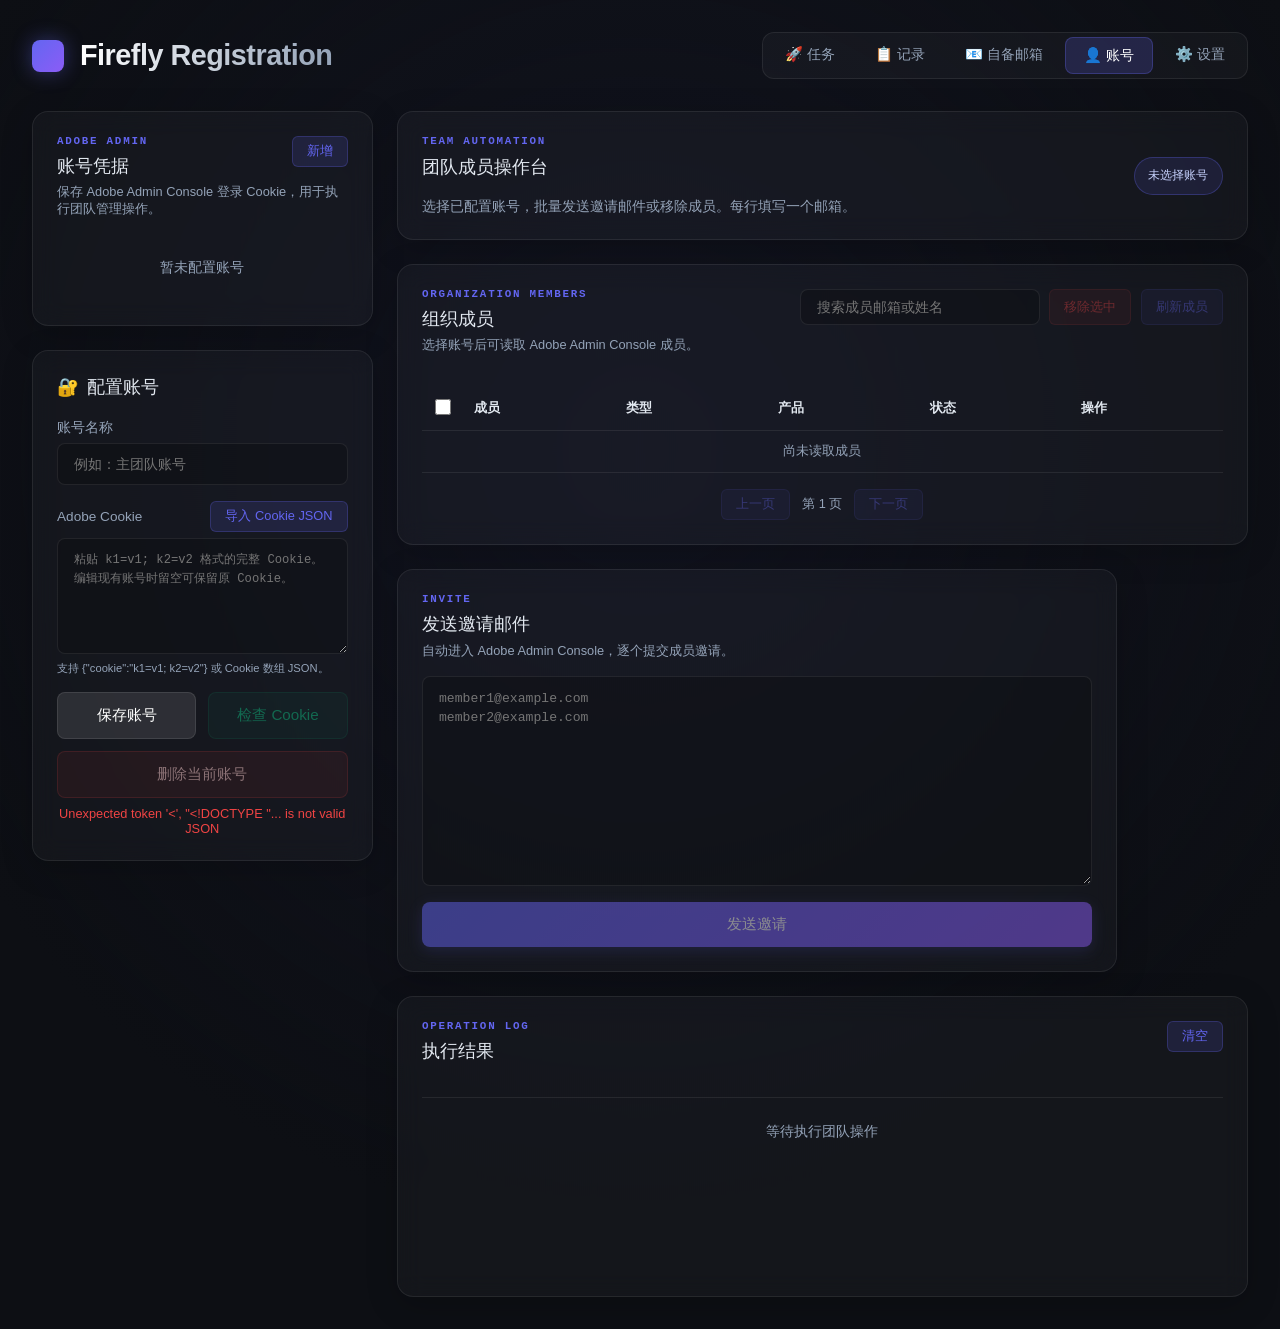
==== static/accounts.html @ 47811b11 "Add Adobe account and invitation automation" ====
<!DOCTYPE html>
<html lang="zh-CN">
<head>
    <meta charset="UTF-8">
    <meta name="viewport" content="width=device-width, initial-scale=1.0">
    <title>账号管理 - Firefly Registration</title>
    <link rel="stylesheet" href="style.css">
</head>
<body>
    <div class="glass-bg"></div>
    <div class="container">
        <header>
            <div class="header-row">
                <div class="logo-box">
                    <div class="logo-icon"></div>
                    <h1>Firefly Registration</h1>
                </div>
                <nav class="nav-links">
                    <a href="/" class="nav-link">🚀 任务</a>
                    <a href="/records.html" class="nav-link">📋 记录</a>
                    <a href="/self-emails.html" class="nav-link">📧 自备邮箱</a>
                    <a href="/accounts.html" class="nav-link active">👤 账号</a>
                    <a href="/settings.html" class="nav-link">⚙️ 设置</a>
                </nav>
            </div>
        </header>

        <main class="account-layout">
            <section class="account-sidebar">
                <div class="card glass-card">
                    <div class="account-section-title">
                        <div>
                            <span class="eyebrow">ADOBE ADMIN</span>
                            <h2>账号凭据</h2>
                        </div>
                        <button class="btn-sm primary" id="new-account-btn">新增</button>
                    </div>
                    <p class="card-desc">保存 Adobe Admin Console 登录 Cookie，用于执行团队管理操作。</p>
                    <div id="account-list" class="account-list">
                        <div class="empty-hint">暂未配置账号</div>
                    </div>
                </div>

                <div class="card glass-card credential-card">
                    <h2><span class="icon">🔐</span> 配置账号</h2>
                    <input type="hidden" id="account-id">
                    <div class="form-group">
                        <label for="account-name">账号名称</label>
                        <input id="account-name" type="text" placeholder="例如：主团队账号" maxlength="50">
                    </div>
                    <div class="form-group">
                        <div class="cookie-field-header">
                            <label for="account-cookie">Adobe Cookie</label>
                            <label class="btn-sm primary json-import-btn" for="cookie-json-input">导入 Cookie JSON</label>
                            <input type="file" id="cookie-json-input" accept=".json,application/json" hidden>
                        </div>
                        <textarea id="account-cookie" class="cookie-input" placeholder="粘贴 k1=v1; k2=v2 格式的完整 Cookie。编辑现有账号时留空可保留原 Cookie。"></textarea>
                        <small class="field-helper">支持 {"cookie":"k1=v1; k2=v2"} 或 Cookie 数组 JSON。</small>
                    </div>
                    <div class="account-form-actions">
                        <button class="btn primary" id="save-account-btn">保存账号</button>
                        <button class="btn secondary" id="test-account-btn" disabled>检查 Cookie</button>
                    </div>
                    <button class="btn danger-action account-delete-btn" id="delete-account-btn" disabled>删除当前账号</button>
                    <div class="status-msg" id="account-status"></div>
                </div>
            </section>

            <section class="account-main">
                <div class="account-hero card glass-card">
                    <div>
                        <span class="eyebrow">TEAM AUTOMATION</span>
                        <h2>团队成员操作台</h2>
                        <p>选择已配置账号，批量发送邀请邮件或移除成员。每行填写一个邮箱。</p>
                    </div>
                    <div class="selected-account-pill" id="selected-account-pill">未选择账号</div>
                </div>

                <div class="card glass-card member-panel">
                    <div class="member-toolbar">
                        <div>
                            <span class="eyebrow">ORGANIZATION MEMBERS</span>
                            <h2>组织成员</h2>
                            <p class="card-desc" id="member-summary">选择账号后可读取 Adobe Admin Console 成员。</p>
                        </div>
                        <div class="member-toolbar-actions">
                            <input id="member-search" type="search" placeholder="搜索成员邮箱或姓名">
                            <button class="btn-sm danger" id="remove-selected-members-btn" disabled>移除选中</button>
                            <button class="btn-sm primary" id="refresh-members-btn" disabled>刷新成员</button>
                        </div>
                    </div>
                    <div class="member-table-wrap">
                        <table class="member-table">
                            <thead>
                                <tr>
                                    <th><input type="checkbox" id="select-all-members" aria-label="全选可移除成员"></th>
                                    <th>成员</th>
                                    <th>类型</th>
                                    <th>产品</th>
                                    <th>状态</th>
                                    <th>操作</th>
                                </tr>
                            </thead>
                            <tbody id="member-rows">
                                <tr><td colspan="6" class="empty-state">尚未读取成员</td></tr>
                            </tbody>
                        </table>
                    </div>
                    <div class="member-pagination">
                        <button class="btn-sm primary" id="member-prev-btn" disabled>上一页</button>
                        <span id="member-page-label">第 1 页</span>
                        <button class="btn-sm primary" id="member-next-btn" disabled>下一页</button>
                    </div>
                </div>

                <div class="invite-action-wrap">
                    <div class="card glass-card action-panel invite-panel">
                        <div class="panel-kicker">INVITE</div>
                        <h2>发送邀请邮件</h2>
                        <p class="card-desc">自动进入 Adobe Admin Console，逐个提交成员邀请。</p>
                        <textarea id="invite-emails" placeholder="member1@example.com&#10;member2@example.com"></textarea>
                        <button class="btn action" id="invite-btn" disabled>发送邀请</button>
                    </div>

                </div>

                <div class="card glass-card operation-console">
                    <div class="console-heading">
                        <div>
                            <span class="eyebrow">OPERATION LOG</span>
                            <h2>执行结果</h2>
                        </div>
                        <button class="btn-sm primary" id="clear-log-btn">清空</button>
                    </div>
                    <div id="operation-log" class="operation-log">
                        <div class="empty-hint">等待执行团队操作</div>
                    </div>
                </div>
            </section>
        </main>
    </div>
    <script src="accounts.js"></script>
</body>
</html>
---- static/style.css ----
:root {
    --bg-color: #0d0f14;
    --text-primary: #e2e8f0;
    --text-secondary: #94a3b8;
    --card-bg: rgba(255, 255, 255, 0.03);
    --card-border: rgba(255, 255, 255, 0.08);
    --primary-color: #6366f1;
    --primary-hover: #4f46e5;
    --accent: #8b5cf6;
    --terminal-bg: #090a0f;
    --success: #10b981;
    --danger: #ef4444;
    --warning: #f59e0b;
}

* {
    box-sizing: border-box;
    margin: 0;
    padding: 0;
    font-family: 'Inter', -apple-system, BlinkMacSystemFont, "Segoe UI", Roboto, sans-serif;
}

body {
    background-color: var(--bg-color);
    color: var(--text-primary);
    min-height: 100vh;
    position: relative;
    overflow-x: hidden;
}

.glass-bg {
    position: fixed;
    top: -50%;
    left: -50%;
    width: 200%;
    height: 200%;
    background: radial-gradient(circle at 50% 50%, rgba(99, 102, 241, 0.05) 0%, rgba(13, 15, 20, 1) 50%);
    z-index: -1;
    pointer-events: none;
}

.container {
    max-width: 1400px;
    margin: 0 auto;
    padding: 2rem;
}

/* ─── Header ─── */
header {
    margin-bottom: 2rem;
}

.header-row {
    display: flex;
    align-items: center;
    justify-content: space-between;
}

.logo-box {
    display: flex;
    align-items: center;
    gap: 1rem;
}

.logo-icon {
    width: 32px;
    height: 32px;
    background: linear-gradient(135deg, var(--primary-color), var(--accent));
    border-radius: 8px;
    box-shadow: 0 0 20px rgba(99, 102, 241, 0.4);
}

h1 {
    font-size: 1.8rem;
    font-weight: 600;
    letter-spacing: -0.5px;
    background: linear-gradient(to right, #fff, #94a3b8);
    -webkit-background-clip: text;
    -webkit-text-fill-color: transparent;
}

/* ─── Navigation ─── */
.nav-links {
    display: flex;
    flex-wrap: wrap;
    gap: 4px;
    background: rgba(255,255,255,0.03);
    border: 1px solid var(--card-border);
    border-radius: 12px;
    padding: 4px;
}

.nav-link {
    text-decoration: none;
    color: var(--text-secondary);
    padding: 8px 18px;
    border-radius: 8px;
    font-size: 0.9rem;
    font-weight: 500;
    transition: all 0.2s;
}

.nav-link:hover {
    color: var(--text-primary);
    background: rgba(255,255,255,0.06);
}

.nav-link.active {
    color: white;
    background: rgba(99, 102, 241, 0.2);
    border: 1px solid rgba(99, 102, 241, 0.3);
}

/* ─── Grid Layout (Home) ─── */
.grid-layout {
    display: grid;
    grid-template-columns: 350px 1fr;
    gap: 1.5rem;
    height: calc(100vh - 120px);
}

.left-col {
    display: flex;
    flex-direction: column;
    gap: 1.5rem;
    overflow-y: auto;
    padding-right: 4px;
}

.right-col {
    display: flex;
    flex-direction: column;
    min-height: 0;
}

/* ─── Settings Layout ─── */
.settings-layout {
    max-width: 600px;
    margin: 0 auto;
    display: flex;
    flex-direction: column;
    gap: 1.5rem;
}

/* Account management */
.account-layout {
    display: grid;
    grid-template-columns: minmax(310px, 0.72fr) minmax(0, 1.8fr);
    gap: 1.5rem;
    align-items: start;
}

.account-sidebar,
.account-main {
    display: flex;
    flex-direction: column;
    gap: 1.5rem;
}

.account-section-title,
.console-heading {
    display: flex;
    align-items: flex-start;
    justify-content: space-between;
    gap: 1rem;
}

.eyebrow,
.panel-kicker {
    display: block;
    margin-bottom: 0.45rem;
    color: var(--primary-color);
    font: 700 0.68rem/1 'Consolas', monospace;
    letter-spacing: 0.16em;
}

.account-section-title h2,
.console-heading h2,
.account-hero h2 {
    margin-bottom: 0;
}

.account-list {
    display: flex;
    flex-direction: column;
    gap: 0.55rem;
}

.account-item {
    position: relative;
    width: 100%;
    background: rgba(0, 0, 0, 0.2);
    border: 1px solid var(--card-border);
    border-radius: 10px;
    overflow: hidden;
}

.account-item:hover,
.account-item.active {
    border-color: rgba(99, 102, 241, 0.65);
    background: rgba(99, 102, 241, 0.1);
}

.account-select-btn {
    width: 100%;
    display: grid;
    grid-template-columns: 38px 1fr 8px;
    gap: 0.75rem;
    align-items: center;
    padding: 0.75rem 2.7rem 0.75rem 0.75rem;
    color: var(--text-primary);
    text-align: left;
    background: transparent;
    border: 0;
    cursor: pointer;
}

.account-inline-delete {
    position: absolute;
    top: 50%;
    right: 0.65rem;
    display: grid;
    place-items: center;
    width: 25px;
    height: 25px;
    color: var(--text-secondary);
    font-size: 1rem;
    line-height: 1;
    background: transparent;
    border: 1px solid transparent;
    border-radius: 6px;
    cursor: pointer;
    opacity: 0;
    transform: translateY(-50%);
    transition: opacity 0.2s, color 0.2s, background 0.2s, border-color 0.2s;
}

.account-item:hover .account-inline-delete,
.account-item.active .account-inline-delete,
.account-inline-delete:focus-visible {
    opacity: 1;
}

.account-inline-delete:hover {
    color: #fecaca;
    background: rgba(239, 68, 68, 0.15);
    border-color: rgba(239, 68, 68, 0.3);
}

.account-avatar {
    display: grid;
    place-items: center;
    width: 38px;
    height: 38px;
    border-radius: 10px;
    font-weight: 700;
    background: linear-gradient(135deg, rgba(99, 102, 241, 0.9), rgba(139, 92, 246, 0.72));
}

.account-copy {
    min-width: 0;
    display: flex;
    flex-direction: column;
    gap: 0.2rem;
}

.account-copy strong,
.account-copy small {
    overflow: hidden;
    text-overflow: ellipsis;
    white-space: nowrap;
}

.account-copy .subscription-summary {
    color: #a7f3d0;
}

.account-copy small {
    color: var(--text-secondary);
    font: 0.7rem 'Consolas', monospace;
}

.account-dot {
    width: 7px;
    height: 7px;
    border-radius: 50%;
    background: var(--danger);
    box-shadow: 0 0 9px currentColor;
}

.account-dot.ready {
    color: var(--success);
    background: var(--success);
}

.cookie-input {
    min-height: 116px;
    font-family: 'Consolas', monospace;
    font-size: 0.76rem;
}

.cookie-field-header {
    display: flex;
    align-items: center;
    justify-content: space-between;
    gap: 0.75rem;
}

.json-import-btn {
    display: inline-flex;
    align-items: center;
    justify-content: center;
    margin: 0;
    white-space: nowrap;
}

.field-helper {
    color: var(--text-secondary);
    font-size: 0.7rem;
    line-height: 1.4;
}

.account-form-actions {
    display: grid;
    grid-template-columns: repeat(2, minmax(0, 1fr));
    gap: 0.75rem;
}

.invite-action-wrap {
    max-width: 720px;
}

.account-delete-btn {
    margin-top: 0.75rem;
}

.account-hero {
    display: flex;
    align-items: center;
    justify-content: space-between;
    gap: 1.5rem;
    overflow: hidden;
    background:
        linear-gradient(120deg, rgba(99, 102, 241, 0.13), transparent 58%),
        var(--card-bg);
}

.account-hero p {
    max-width: 620px;
    color: var(--text-secondary);
    font-size: 0.85rem;
}

.selected-account-pill {
    flex: 0 0 auto;
    padding: 0.6rem 0.85rem;
    color: #c7d2fe;
    font-size: 0.78rem;
    background: rgba(99, 102, 241, 0.12);
    border: 1px solid rgba(99, 102, 241, 0.3);
    border-radius: 999px;
}

.action-panel {
    position: relative;
}

.action-panel textarea {
    width: 100%;
    min-height: 210px;
    margin-bottom: 0.8rem;
    font-family: 'Consolas', monospace;
    font-size: 0.82rem;
}

.danger-text {
    color: var(--danger);
}

.btn.danger-action {
    color: #fecaca;
    background: rgba(239, 68, 68, 0.14);
    border: 1px solid rgba(239, 68, 68, 0.3);
}

.btn.danger-action:hover {
    background: rgba(239, 68, 68, 0.24);
}

.operation-log {
    min-height: 175px;
    max-height: 360px;
    margin-top: 0.9rem;
    overflow-y: auto;
    border-top: 1px solid var(--card-border);
}

.member-toolbar {
    display: flex;
    align-items: flex-start;
    justify-content: space-between;
    gap: 1rem;
}

.member-toolbar-actions {
    display: flex;
    gap: 0.6rem;
}

.member-toolbar-actions input {
    min-width: 240px;
    padding-block: 0.55rem;
}

.member-table-wrap {
    margin-top: 1rem;
    overflow-x: auto;
}

.member-table {
    width: 100%;
    border-collapse: collapse;
}

.member-table th,
.member-table td {
    padding: 0.75rem 0.65rem;
    border-bottom: 1px solid var(--card-border);
    color: var(--text-secondary);
    font-size: 0.8rem;
    text-align: left;
}

.member-table th:first-child,
.member-table td:first-child {
    width: 42px;
    text-align: center;
}

.member-table input[type="checkbox"] {
    width: 16px;
    height: 16px;
    accent-color: var(--primary-color);
    cursor: pointer;
}

.member-table input[type="checkbox"]:disabled {
    cursor: not-allowed;
}

.member-table th {
    color: var(--text-primary);
    font-weight: 600;
}

.member-table td:nth-child(2) {
    display: flex;
    flex-direction: column;
    gap: 0.2rem;
}

.member-table strong {
    color: var(--text-primary);
}

.member-table small {
    color: var(--text-secondary);
}

.member-status {
    display: inline-flex;
    padding: 0.2rem 0.5rem;
    color: var(--success);
    background: rgba(16, 185, 129, 0.1);
    border: 1px solid rgba(16, 185, 129, 0.2);
    border-radius: 999px;
}

.protected-account-badge {
    display: inline-flex;
    padding: 0.25rem 0.55rem;
    color: var(--warning);
    font-size: 0.72rem;
    background: rgba(245, 158, 11, 0.1);
    border: 1px solid rgba(245, 158, 11, 0.25);
    border-radius: 999px;
}

.member-pagination {
    display: flex;
    align-items: center;
    justify-content: center;
    gap: 0.75rem;
    padding-top: 1rem;
    color: var(--text-secondary);
    font-size: 0.8rem;
}

.operation-row {
    display: grid;
    grid-template-columns: 30px 1fr auto;
    gap: 0.7rem;
    align-items: center;
    padding: 0.75rem 0.25rem;
    border-bottom: 1px solid var(--card-border);
}

.operation-mark {
    display: grid;
    place-items: center;
    width: 24px;
    height: 24px;
    border-radius: 50%;
    font-weight: 700;
}

.operation-row.success .operation-mark {
    color: var(--success);
    background: rgba(16, 185, 129, 0.14);
}

.operation-row.failure .operation-mark {
    color: var(--danger);
    background: rgba(239, 68, 68, 0.14);
}

.operation-row span:nth-child(2) {
    min-width: 0;
    display: flex;
    flex-direction: column;
    gap: 0.2rem;
}

.operation-row strong {
    font-size: 0.82rem;
}

.operation-row small,
.operation-row time {
    color: var(--text-secondary);
    font-size: 0.72rem;
}

.card-desc {
    color: var(--text-secondary);
    font-size: 0.8rem;
    margin: -0.8rem 0 1rem;
}

/* ─── Records Layout ─── */
.records-layout {
    display: flex;
    flex-direction: column;
    height: calc(100vh - 120px);
}

.records-toolbar {
    display: flex;
    align-items: center;
    justify-content: space-between;
    margin-bottom: 1rem;
    flex-wrap: wrap;
    gap: 0.5rem;
}

.records-toolbar h2 {
    margin-bottom: 0;
}

.toolbar-actions {
    display: flex;
    align-items: center;
    flex-wrap: wrap;
    gap: 8px;
}

.checkbox-label {
    display: flex;
    align-items: center;
    gap: 6px;
    font-size: 0.85rem;
    color: var(--text-secondary);
    cursor: pointer;
}

.checkbox-label input[type="checkbox"] {
    width: 16px;
    height: 16px;
    accent-color: var(--primary-color);
}

.btn-sm {
    padding: 6px 14px;
    border-radius: 6px;
    border: none;
    font-size: 0.8rem;
    font-weight: 500;
    cursor: pointer;
    transition: all 0.2s;
}

.btn-sm.primary {
    background: rgba(99,102,241,0.15);
    color: var(--primary-color);
    border: 1px solid rgba(99,102,241,0.25);
}
.btn-sm.primary:hover { background: rgba(99,102,241,0.25); }

.btn-sm.success {
    background: rgba(16,185,129,0.15);
    color: var(--success);
    border: 1px solid rgba(16,185,129,0.25);
}
.btn-sm.success:hover { background: rgba(16,185,129,0.25); }

.btn-sm.danger {
    background: rgba(239,68,68,0.15);
    color: var(--danger);
    border: 1px solid rgba(239,68,68,0.25);
}
.btn-sm.danger:hover { background: rgba(239,68,68,0.25); }

.btn-sm.warning {
    background: rgba(245,158,11,0.15);
    color: var(--warning);
    border: 1px solid rgba(245,158,11,0.25);
}
.btn-sm.warning:hover { background: rgba(245,158,11,0.25); }

.btn-sm:disabled {
    opacity: 0.4;
    cursor: not-allowed;
}

.records-list {
    flex: 1;
    overflow-y: auto;
    display: flex;
    flex-direction: column;
    gap: 6px;
}

.record-item {
    display: flex;
    align-items: center;
    gap: 12px;
    padding: 12px 14px;
    border-radius: 10px;
    background: rgba(0, 0, 0, 0.25);
    border: 1px solid rgba(255,255,255,0.05);
    transition: border-color 0.2s;
}

.record-item:hover {
    border-color: rgba(255,255,255,0.12);
}

.record-check input[type="checkbox"] {
    width: 16px;
    height: 16px;
    accent-color: var(--primary-color);
    cursor: pointer;
}

.record-info {
    flex: 1;
    display: flex;
    flex-direction: column;
    gap: 3px;
}

.record-main {
    display: flex;
    align-items: center;
    gap: 10px;
}

.record-meta {
    font-size: 0.75rem;
    color: var(--text-secondary);
}

.record-meta .ok { color: var(--success); font-weight: 600; }
.record-meta .fail { color: var(--danger); font-weight: 600; }
.record-meta .pool { color: var(--primary-color); font-weight: 600; }
.record-meta .unpooled { color: var(--warning); font-weight: 600; }

/* ─── Glassmorphism Cards ─── */
.glass-card {
    background: var(--card-bg);
    border: 1px solid var(--card-border);
    border-radius: 16px;
    padding: 1.5rem;
    backdrop-filter: blur(12px);
    -webkit-backdrop-filter: blur(12px);
    box-shadow: 0 8px 32px 0 rgba(0, 0, 0, 0.2);
    transition: transform 0.2s ease, box-shadow 0.2s ease;
}

.glass-card:hover {
    border-color: rgba(255, 255, 255, 0.12);
}

.glass-card h2 {
    font-size: 1.1rem;
    font-weight: 500;
    margin-bottom: 1.2rem;
    display: flex;
    align-items: center;
    gap: 0.5rem;
}

.view-all {
    margin-left: auto;
    font-size: 0.75rem;
    color: var(--primary-color);
    text-decoration: none;
    font-weight: 400;
}
.view-all:hover { text-decoration: underline; }

/* ─── Queue Stats ─── */
.queue-stats {
    display: grid;
    grid-template-columns: repeat(4, 1fr);
    gap: 8px;
}

.stat-item {
    text-align: center;
    padding: 10px 0;
    border-radius: 10px;
    background: rgba(0,0,0,0.2);
}

.stat-value {
    display: block;
    font-size: 1.6rem;
    font-weight: 700;
    color: var(--text-primary);
}

.stat-label {
    font-size: 0.7rem;
    color: var(--text-secondary);
    text-transform: uppercase;
    letter-spacing: 0.5px;
}

.running-pulse {
    color: var(--primary-color) !important;
    animation: pulse-badge 1.5s infinite;
}

/* ─── Forms ─── */
.form-group {
    display: flex;
    flex-direction: column;
    gap: 0.4rem;
    margin-bottom: 1rem;
}

label {
    font-size: 0.85rem;
    color: var(--text-secondary);
}

input,
select,
textarea {
    background: rgba(0, 0, 0, 0.2);
    border: 1px solid var(--card-border);
    border-radius: 8px;
    padding: 0.75rem 1rem;
    color: var(--text-primary);
    font-size: 0.9rem;
    outline: none;
    transition: border-color 0.2s;
}

textarea {
    min-height: 140px;
    resize: vertical;
    line-height: 1.5;
}

select {
    appearance: none;
    cursor: pointer;
    background-image: linear-gradient(45deg, transparent 50%, var(--text-secondary) 50%), linear-gradient(135deg, var(--text-secondary) 50%, transparent 50%);
    background-position: calc(100% - 18px) calc(50% - 3px), calc(100% - 12px) calc(50% - 3px);
    background-size: 6px 6px, 6px 6px;
    background-repeat: no-repeat;
}

select option {
    background: #111827;
    color: var(--text-primary);
}

input:focus,
select:focus,
textarea:focus {
    border-color: var(--primary-color);
    box-shadow: 0 0 0 2px rgba(99, 102, 241, 0.2);
}

.proxy-toggle-row {
    display: flex;
    align-items: center;
    gap: 10px;
    margin-bottom: 1rem;
    color: var(--text-primary);
    cursor: pointer;
}

.proxy-toggle-row input[type="checkbox"] {
    width: 18px;
    height: 18px;
    accent-color: var(--primary-color);
}

.status-msg {
    min-height: 20px;
    margin-top: 10px;
    font-size: 0.85rem;
}

/* ─── Buttons ─── */
.btn {
    width: 100%;
    padding: 0.75rem;
    border-radius: 8px;
    border: none;
    font-size: 0.95rem;
    font-weight: 500;
    cursor: pointer;
    transition: all 0.2s;
    display: flex;
    align-items: center;
    justify-content: center;
    gap: 0.5rem;
}

.btn.primary {
    background: rgba(255,255,255,0.1);
    color: white;
    border: 1px solid rgba(255,255,255,0.1);
}
.btn.primary:hover { background: rgba(255,255,255,0.15); }

.btn.action {
    background: linear-gradient(135deg, var(--primary-color), var(--accent));
    color: white;
    box-shadow: 0 4px 15px rgba(99, 102, 241, 0.3);
}
.btn.action:hover {
    box-shadow: 0 6px 20px rgba(99, 102, 241, 0.5);
    transform: translateY(-1px);
}

.btn.secondary {
    background: rgba(16, 185, 129, 0.1);
    color: var(--success);
    border: 1px solid rgba(16, 185, 129, 0.2);
}
.btn.secondary:hover { background: rgba(16, 185, 129, 0.2); }

.btn:disabled {
    opacity: 0.5;
    cursor: not-allowed;
    transform: none !important;
}

/* ─── Task List (Home mini) ─── */
.task-list {
    flex: 1;
    overflow-y: auto;
    display: flex;
    flex-direction: column;
    gap: 8px;
}

.empty-hint {
    color: var(--text-secondary);
    text-align: center;
    padding: 1.5rem 0;
    font-size: 0.9rem;
}

.task-item {
    display: flex;
    align-items: center;
    justify-content: space-between;
    padding: 10px 14px;
    border-radius: 10px;
    background: rgba(0, 0, 0, 0.25);
    border: 1px solid rgba(255,255,255,0.05);
    transition: border-color 0.2s;
}

.task-item:hover { border-color: rgba(255,255,255,0.12); }

.task-item.active-task {
    border-color: var(--primary-color);
    background: rgba(99, 102, 241, 0.1);
}

.task-item .task-left {
    display: flex;
    flex-direction: column;
    gap: 2px;
}

.task-item .task-id,
.record-main .task-id {
    font-size: 0.9rem;
    font-weight: 500;
}

.task-item .task-meta {
    font-size: 0.75rem;
    color: var(--text-secondary);
}

.task-item .task-right {
    display: flex;
    align-items: center;
    gap: 8px;
}

.task-item .task-counts {
    font-size: 0.75rem;
    color: var(--text-secondary);
    text-align: right;
    display: flex;
    flex-direction: column;
    gap: 2px;
}

.task-item .task-counts .ok { color: var(--success); font-weight: 600; }
.task-item .task-counts .fail { color: var(--danger); font-weight: 600; }
.task-item .task-counts .pool { color: var(--primary-color); font-weight: 600; white-space: nowrap; }
.task-item .task-counts .unpooled { color: var(--warning); font-weight: 600; white-space: nowrap; }

.badge {
    display: inline-block;
    padding: 3px 10px;
    border-radius: 20px;
    font-size: 0.7rem;
    font-weight: 600;
    text-transform: uppercase;
    letter-spacing: 0.5px;
}

.badge.running {
    background: rgba(99, 102, 241, 0.15);
    color: var(--primary-color);
    border: 1px solid rgba(99, 102, 241, 0.3);
    animation: pulse-badge 1.5s infinite;
}

.badge.completed {
    background: rgba(16, 185, 129, 0.15);
    color: var(--success);
    border: 1px solid rgba(16, 185, 129, 0.25);
}

.badge.pending {
    background: rgba(245, 158, 11, 0.15);
    color: var(--warning);
    border: 1px solid rgba(245, 158, 11, 0.25);
}

.badge.stopping {
    background: rgba(245, 158, 11, 0.15);
    color: var(--warning);
    border: 1px solid rgba(245, 158, 11, 0.25);
    animation: pulse-badge 1.5s infinite;
}

.badge.stopped {
    background: rgba(239, 68, 68, 0.1);
    color: #f87171;
    border: 1px solid rgba(239, 68, 68, 0.2);
}

/* ─── Self Email Page ─── */
.self-email-layout {
    max-width: 980px;
    margin: 0 auto;
    display: flex;
    flex-direction: column;
    gap: 1.5rem;
}

.self-email-header {
    display: flex;
    align-items: flex-start;
    justify-content: space-between;
    gap: 1rem;
}

.self-email-stats {
    display: grid;
    grid-template-columns: repeat(3, minmax(72px, 1fr));
    gap: 0.5rem;
    min-width: 250px;
}

.mini-stat {
    background: rgba(0, 0, 0, 0.18);
    border: 1px solid var(--card-border);
    border-radius: 8px;
    padding: 0.7rem 0.8rem;
    text-align: center;
}

.mini-stat span {
    display: block;
    color: var(--text-primary);
    font-size: 1.2rem;
    font-weight: 700;
}

.mini-stat small {
    color: var(--text-secondary);
    font-size: 0.72rem;
}

.self-email-actions {
    display: grid;
    grid-template-columns: 1.3fr 1fr 1fr;
    gap: 0.75rem;
}

.file-import-btn {
    margin: 0;
}

.self-email-table-wrap {
    overflow-x: auto;
}

.self-email-table {
    width: 100%;
    border-collapse: collapse;
    table-layout: fixed;
}

.self-email-table th,
.self-email-table td {
    padding: 0.75rem 0.65rem;
    border-bottom: 1px solid var(--card-border);
    color: var(--text-secondary);
    font-size: 0.82rem;
    text-align: left;
    vertical-align: middle;
}

.self-email-table th {
    color: var(--text-primary);
    font-weight: 600;
}

.self-email-table th:nth-child(1),
.self-email-table td:nth-child(1) {
    width: 40px;
    text-align: center;
}

.self-email-table th:nth-child(2),
.self-email-table td:nth-child(2) {
    width: 54px;
}

.self-email-table th:nth-child(4),
.self-email-table td:nth-child(4) {
    width: 120px;
}

.self-email-table th:nth-child(6),
.self-email-table td:nth-child(6) {
    width: 96px;
}

.self-email-table input[type="checkbox"] {
    width: 16px;
    height: 16px;
    accent-color: var(--primary-color);
    cursor: pointer;
}

.self-email-table .api-url {
    word-break: break-all;
    font-family: 'Consolas', 'Courier New', monospace;
}

.self-email-table tr.used td {
    color: rgba(148, 163, 184, 0.65);
}

.empty-state {
    color: var(--text-secondary);
    text-align: center;
    padding: 1.5rem 0;
    font-size: 0.9rem;
}

.pagination-bar {
    display: flex;
    align-items: center;
    justify-content: center;
    gap: 0.75rem;
    padding-top: 1rem;
    color: var(--text-secondary);
    font-size: 0.85rem;
}

.modal-backdrop {
    position: fixed;
    inset: 0;
    z-index: 2000;
    display: flex;
    align-items: center;
    justify-content: center;
    padding: 1rem;
    background: rgba(5, 8, 15, 0.72);
    backdrop-filter: blur(10px);
}

.modal-backdrop[hidden] {
    display: none;
}

.modal-card {
    width: min(860px, 100%);
    background: rgba(20, 23, 32, 0.98);
    border: 1px solid var(--card-border);
    border-radius: 12px;
    box-shadow: 0 24px 80px rgba(0, 0, 0, 0.42);
    padding: 1.25rem;
}

.modal-card textarea {
    display: block;
    width: 100%;
    min-height: 340px;
    max-height: min(56vh, 560px);
    margin-top: 0.75rem;
    font-family: 'Consolas', 'Courier New', monospace;
    font-size: 0.88rem;
    line-height: 1.55;
    resize: vertical;
    white-space: pre;
    overflow: auto;
}

.editor-helper {
    display: flex;
    align-items: center;
    justify-content: space-between;
    gap: 0.75rem;
    margin-top: 0.75rem;
    color: var(--text-secondary);
    font-size: 0.78rem;
}

.editor-helper span:first-child {
    color: var(--success);
    font-weight: 600;
}

.modal-header {
    display: flex;
    align-items: center;
    justify-content: space-between;
    gap: 1rem;
    margin-bottom: 0.75rem;
}

.modal-header h2 {
    margin-bottom: 0;
}

.icon-btn {
    width: 34px;
    height: 34px;
    border: 1px solid var(--card-border);
    border-radius: 8px;
    background: rgba(255, 255, 255, 0.04);
    color: var(--text-primary);
    cursor: pointer;
    font-size: 1.3rem;
    line-height: 1;
}

.icon-btn:hover {
    background: rgba(255, 255, 255, 0.1);
}

.modal-actions {
    display: grid;
    grid-template-columns: 2fr 1fr;
    gap: 0.75rem;
    margin-top: 1rem;
}

@keyframes pulse-badge {
    0%, 100% { opacity: 1; }
    50% { opacity: 0.5; }
}

/* ─── Terminal ─── */
.terminal-card {
    flex: 1;
    display: flex;
    flex-direction: column;
    padding: 0;
    overflow: hidden;
    min-height: 0;
}

.terminal-card.fullscreen {
    position: fixed;
    top: 2rem;
    left: 2rem;
    right: 2rem;
    bottom: 2rem;
    z-index: 1000;
}

.terminal-header {
    background: rgba(0,0,0,0.3);
    padding: 0.75rem 1rem;
    display: flex;
    align-items: center;
    border-bottom: 1px solid var(--card-border);
}

.circles {
    display: flex;
    gap: 6px;
    margin-right: 1rem;
}

.circle {
    width: 12px;
    height: 12px;
    border-radius: 50%;
}
.circle.red { background: #ff5f56; }
.circle.yellow { background: #ffbd2e; }
.circle.green { background: #27c93f; }

.terminal-title {
    font-size: 0.85rem;
    color: var(--text-secondary);
    font-family: monospace;
}

.terminal-body {
    flex: 1;
    background: var(--terminal-bg);
    padding: 1rem;
    overflow-y: auto;
    font-family: 'Consolas', 'Courier New', monospace;
    font-size: 0.85rem;
    line-height: 1.5;
    color: #a8b2c4;
}

.log-line {
    margin-bottom: 0.2rem;
    word-break: break-all;
}

.log-line.sys { color: var(--text-secondary); font-style: italic; }
.log-line.success { color: var(--success); }
.log-line.error { color: var(--danger); }
.log-line.info { color: #60a5fa; }

.status-msg {
    margin-top: 0.5rem;
    font-size: 0.8rem;
    text-align: center;
    color: var(--success);
}

.invite-account-group[hidden],
#email-source-group[hidden] {
    display: none;
}

.invite-account-header {
    display: flex;
    align-items: center;
    justify-content: space-between;
    margin-bottom: 8px;
}

.invite-account-header label {
    margin-bottom: 0;
}

.invite-account-header span,
.field-hint {
    color: var(--text-secondary);
    font-size: 0.72rem;
}

.invite-account-list {
    display: grid;
    gap: 7px;
    max-height: 180px;
    padding: 7px;
    overflow-y: auto;
    border: 1px solid var(--border-color);
    border-radius: 10px;
    background: rgba(5, 7, 15, 0.35);
}

.invite-account-option {
    display: flex;
    align-items: center;
    gap: 9px;
    margin: 0;
    padding: 8px;
    cursor: pointer;
    border: 1px solid transparent;
    border-radius: 8px;
    transition: 0.2s ease;
}

.invite-account-option:hover,
.invite-account-option:has(input:checked) {
    border-color: rgba(124, 92, 255, 0.55);
    background: rgba(124, 92, 255, 0.1);
}

.invite-account-avatar {
    display: grid;
    width: 28px;
    height: 28px;
    flex: 0 0 28px;
    place-items: center;
    border-radius: 8px;
    color: white;
    background: var(--primary-color);
    font-size: 0.75rem;
    font-weight: 700;
}

.invite-account-info {
    display: grid;
    min-width: 0;
}

.invite-account-info strong,
.invite-account-info small {
    overflow: hidden;
    text-overflow: ellipsis;
    white-space: nowrap;
}

.invite-account-info strong {
    color: var(--text-primary);
    font-size: 0.78rem;
}

.invite-account-info small {
    color: var(--text-secondary);
    font-size: 0.66rem;
}

.field-hint {
    display: block;
    margin-top: 7px;
    line-height: 1.45;
}

/* ─── Toggle Switch ─── */
.toggle-row {
    display: flex;
    align-items: center;
    justify-content: space-between;
    margin-bottom: 1rem;
    padding: 8px 0;
}

.toggle-label {
    font-size: 0.85rem;
    color: var(--text-secondary);
}

.switch {
    position: relative;
    display: inline-block;
    width: 44px;
    height: 24px;
}

.switch input {
    opacity: 0;
    width: 0;
    height: 0;
}

.slider {
    position: absolute;
    cursor: pointer;
    inset: 0;
    background: rgba(255,255,255,0.1);
    border-radius: 24px;
    border: 1px solid rgba(255,255,255,0.1);
    transition: 0.3s;
}

.slider::before {
    content: "";
    position: absolute;
    height: 18px;
    width: 18px;
    left: 2px;
    bottom: 2px;
    background: var(--text-secondary);
    border-radius: 50%;
    transition: 0.3s;
}

.switch input:checked + .slider {
    background: rgba(99, 102, 241, 0.3);
    border-color: rgba(99, 102, 241, 0.5);
}

.switch input:checked + .slider::before {
    transform: translateX(20px);
    background: var(--primary-color);
    box-shadow: 0 0 8px rgba(99, 102, 241, 0.5);
}

@media (max-width: 760px) {
    .container {
        padding: 1rem;
    }

    .header-row,
    .self-email-header {
        align-items: stretch;
        flex-direction: column;
    }

    .nav-links {
        margin-top: 1rem;
    }

    .nav-link {
        flex: 1 1 auto;
        padding-inline: 10px;
        text-align: center;
    }

    .account-layout,
    .account-form-actions {
        grid-template-columns: 1fr;
    }

    .account-hero {
        align-items: flex-start;
        flex-direction: column;
    }

    .member-toolbar,
    .member-toolbar-actions {
        flex-direction: column;
        width: 100%;
    }

    .member-toolbar-actions input,
    .member-toolbar-actions button {
        width: 100%;
        min-width: 0;
    }

    .cookie-field-header {
        align-items: stretch;
        flex-direction: column;
    }

    .member-table {
        min-width: 680px;
    }

    .self-email-stats,
    .self-email-actions {
        grid-template-columns: 1fr;
        min-width: 0;
    }

    .self-email-table {
        min-width: 760px;
    }

    .modal-actions {
        grid-template-columns: 1fr;
    }
}
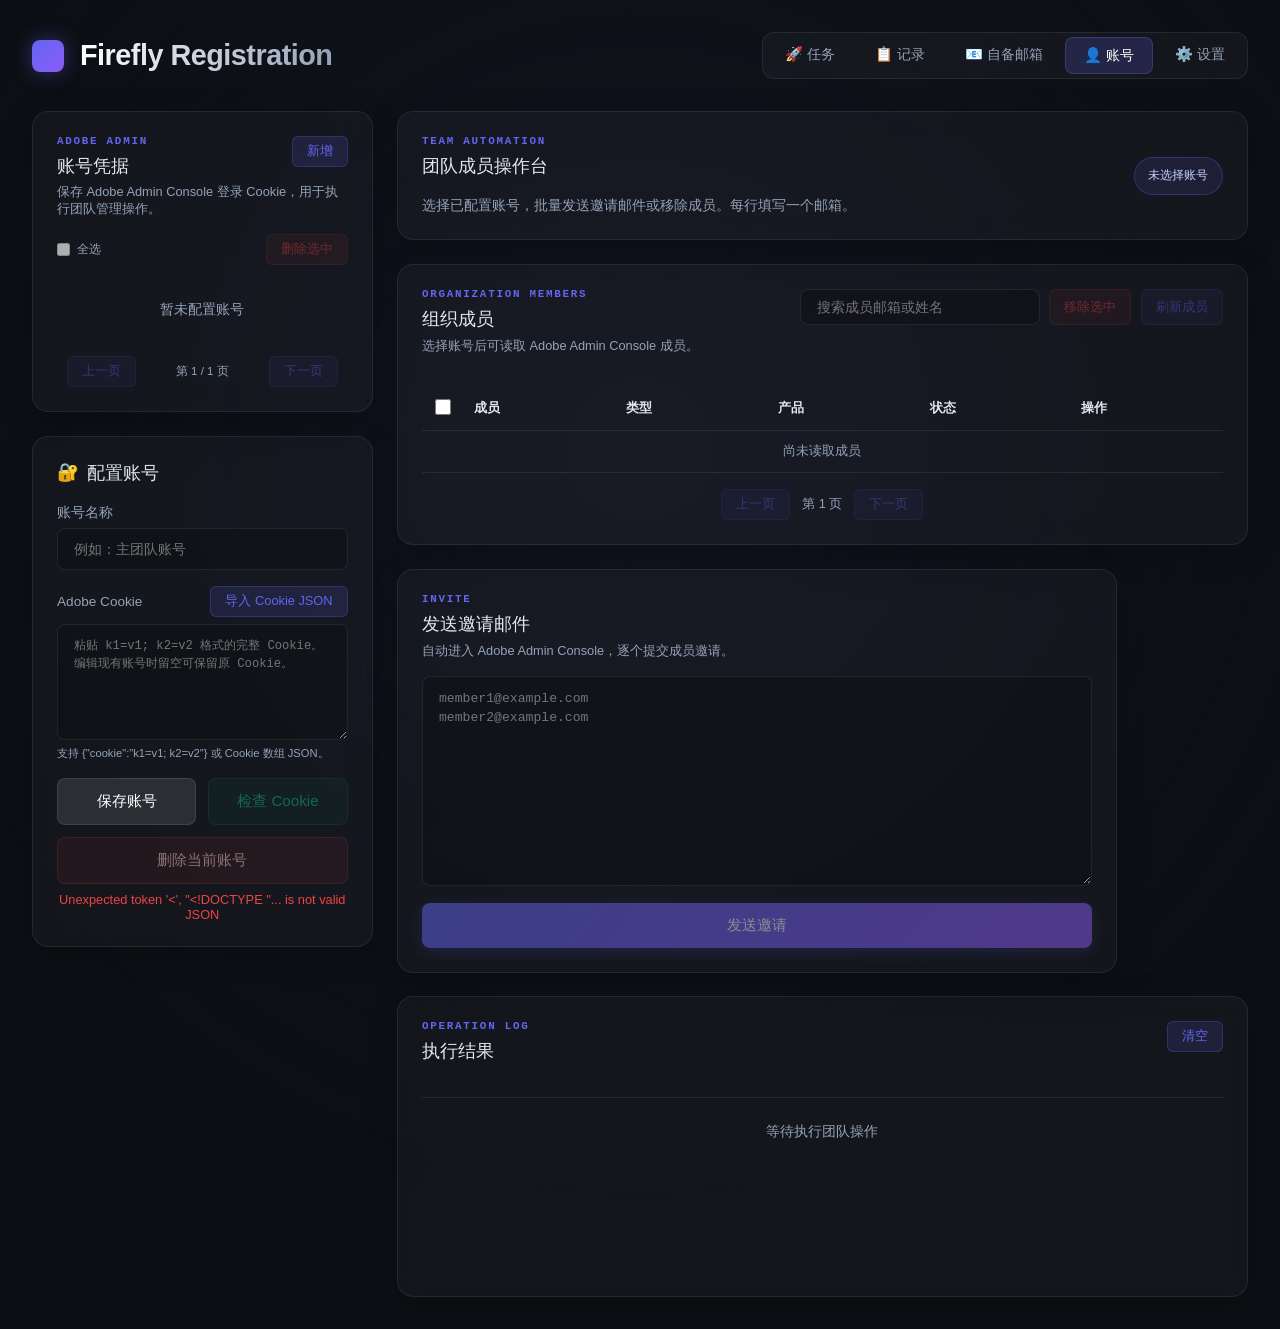
==== commit 8fe287f3: "Add account pagination and invite cleanup option" ====
--- a/static/accounts.html
+++ b/static/accounts.html
@@ -36,8 +36,20 @@
                         <button class="btn-sm primary" id="new-account-btn">新增</button>
                     </div>
                     <p class="card-desc">保存 Adobe Admin Console 登录 Cookie，用于执行团队管理操作。</p>
+                    <div class="account-batch-toolbar">
+                        <label class="account-batch-select">
+                            <input type="checkbox" id="select-all-accounts" disabled>
+                            <span>全选</span>
+                        </label>
+                        <button class="btn-sm danger" id="delete-selected-accounts-btn" disabled>删除选中</button>
+                    </div>
                     <div id="account-list" class="account-list">
                         <div class="empty-hint">暂未配置账号</div>
+                    </div>
+                    <div class="account-pagination">
+                        <button class="btn-sm primary" id="account-prev-btn" disabled>上一页</button>
+                        <span id="account-page-label">第 1 / 1 页</span>
+                        <button class="btn-sm primary" id="account-next-btn" disabled>下一页</button>
                     </div>
                 </div>
 
--- a/static/style.css
+++ b/static/style.css
@@ -186,6 +186,41 @@
     gap: 0.55rem;
 }
 
+.account-batch-toolbar,
+.account-batch-select {
+    display: flex;
+    align-items: center;
+}
+
+.account-batch-toolbar {
+    justify-content: space-between;
+    gap: 0.75rem;
+    margin: 0.8rem 0 0.65rem;
+}
+
+.account-batch-select {
+    gap: 0.45rem;
+    margin: 0;
+    color: var(--text-secondary);
+    font-size: 0.78rem;
+    cursor: pointer;
+}
+
+.account-pagination {
+    display: flex;
+    align-items: center;
+    justify-content: center;
+    gap: 0.65rem;
+    margin-top: 0.8rem;
+}
+
+.account-pagination span {
+    min-width: 112px;
+    color: var(--text-secondary);
+    font-size: 0.72rem;
+    text-align: center;
+}
+
 .account-item {
     position: relative;
     width: 100%;
@@ -204,15 +239,34 @@
 .account-select-btn {
     width: 100%;
     display: grid;
-    grid-template-columns: 38px 1fr 8px;
-    gap: 0.75rem;
-    align-items: center;
-    padding: 0.75rem 2.7rem 0.75rem 0.75rem;
+    grid-template-columns: 22px 38px 1fr 8px;
+    gap: 0.6rem;
+    align-items: center;
+    padding: 0.75rem 2.7rem 0.75rem 2.25rem;
     color: var(--text-primary);
     text-align: left;
     background: transparent;
     border: 0;
     cursor: pointer;
+}
+
+.account-batch-check-wrap {
+    position: absolute;
+    z-index: 2;
+    top: 50%;
+    left: 0.65rem;
+    display: grid;
+    place-items: center;
+    margin: 0;
+    transform: translateY(-50%);
+    cursor: pointer;
+}
+
+.account-sequence,
+.invite-account-sequence {
+    color: var(--text-secondary);
+    font: 700 0.7rem/1 'Consolas', monospace;
+    text-align: center;
 }
 
 .account-inline-delete {
@@ -1309,6 +1363,24 @@
     font-size: 0.72rem;
 }
 
+.invite-account-header-actions,
+.invite-select-all {
+    display: flex;
+    align-items: center;
+}
+
+.invite-account-header-actions {
+    gap: 10px;
+}
+
+.invite-select-all {
+    gap: 4px;
+    margin: 0;
+    color: var(--text-secondary);
+    font-size: 0.72rem;
+    cursor: pointer;
+}
+
 .invite-account-list {
     display: grid;
     gap: 7px;
@@ -1380,6 +1452,38 @@
 }
 
 /* ─── Toggle Switch ─── */
+.invite-remove-toggle {
+    display: flex;
+    align-items: center;
+    justify-content: space-between;
+    gap: 0.8rem;
+    margin-top: 9px;
+    padding: 9px 10px;
+    border: 1px solid var(--border-color);
+    border-radius: 9px;
+    background: rgba(5, 7, 15, 0.3);
+}
+
+.invite-remove-toggle div {
+    display: grid;
+    gap: 3px;
+}
+
+.invite-remove-toggle strong {
+    color: var(--text-primary);
+    font-size: 0.76rem;
+}
+
+.invite-remove-toggle small {
+    color: var(--text-secondary);
+    font-size: 0.66rem;
+    line-height: 1.4;
+}
+
+.invite-remove-toggle .switch {
+    flex: 0 0 auto;
+}
+
 .toggle-row {
     display: flex;
     align-items: center;
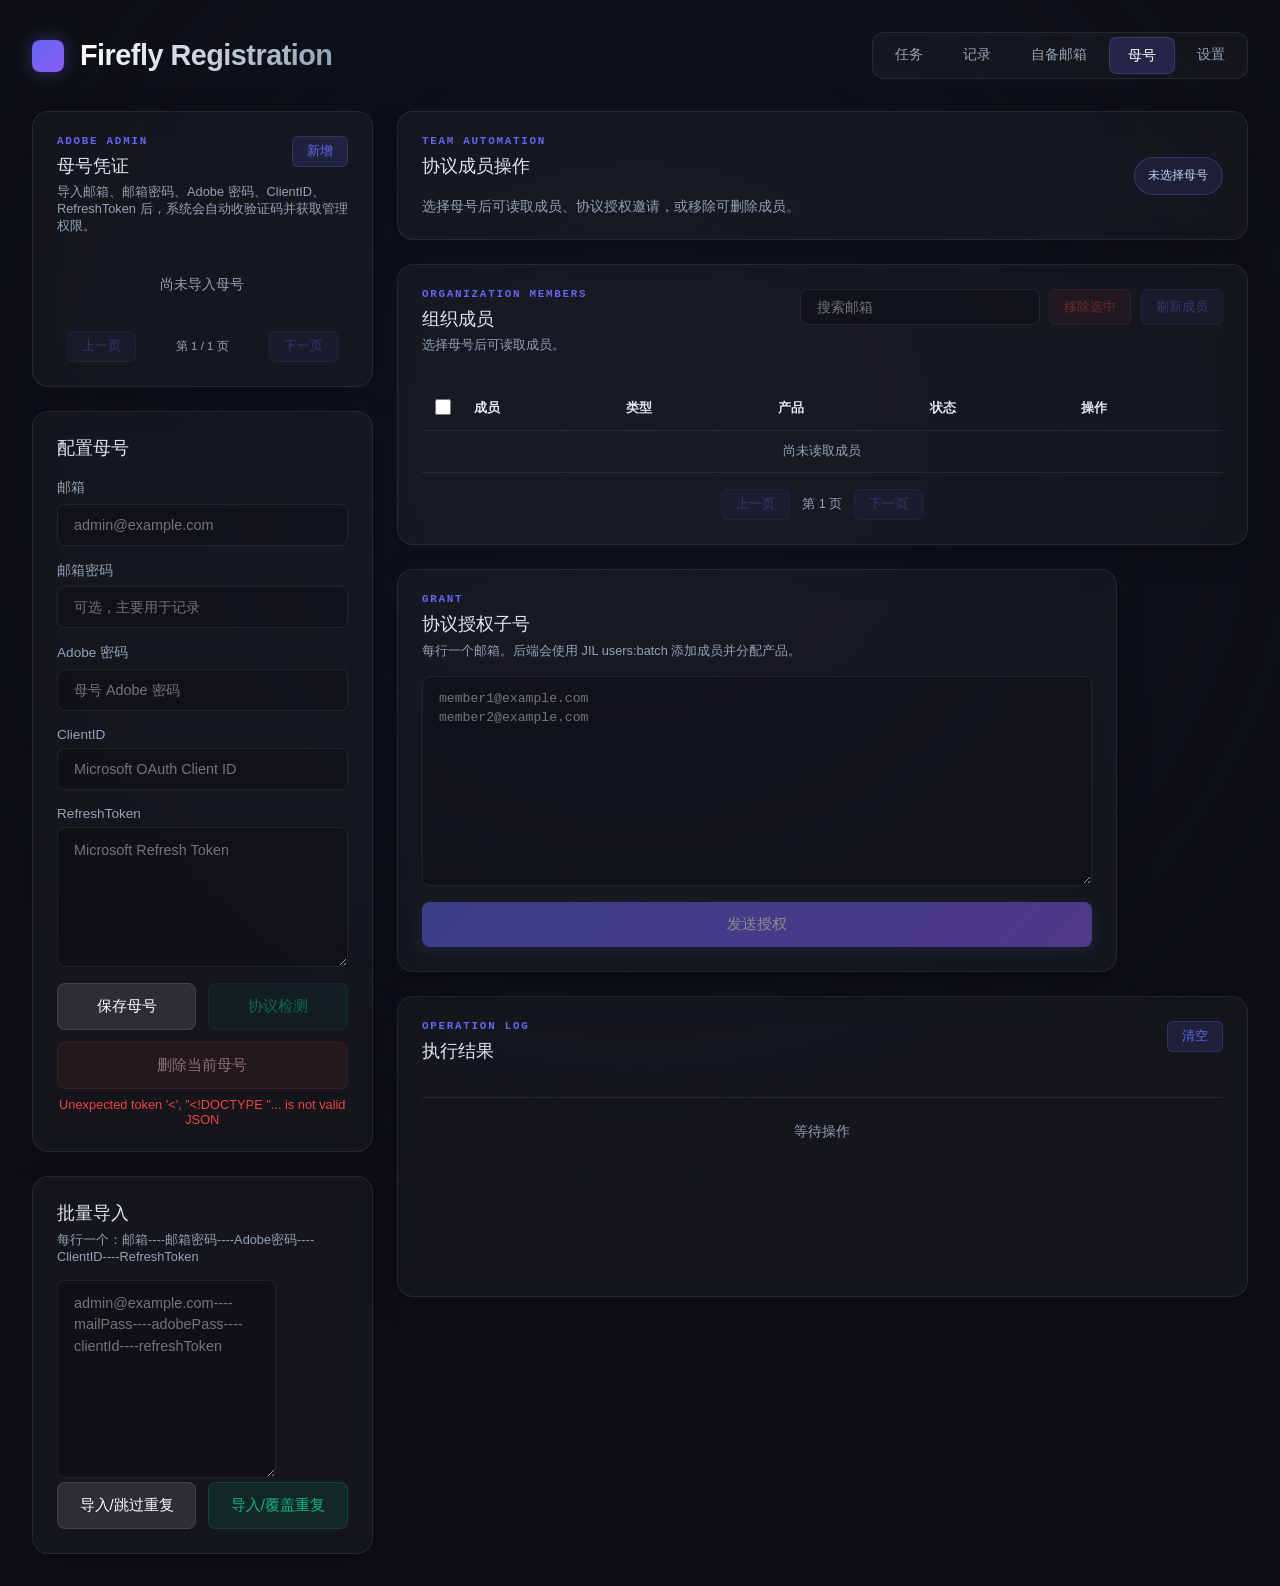
==== commit c3f5236e: "Migrate Adobe protocol invite registration" ====
--- a/static/accounts.html
+++ b/static/accounts.html
@@ -3,7 +3,7 @@
 <head>
     <meta charset="UTF-8">
     <meta name="viewport" content="width=device-width, initial-scale=1.0">
-    <title>账号管理 - Firefly Registration</title>
+    <title>母号凭证管理 - Firefly Registration</title>
     <link rel="stylesheet" href="style.css">
 </head>
 <body>
@@ -16,11 +16,11 @@
                     <h1>Firefly Registration</h1>
                 </div>
                 <nav class="nav-links">
-                    <a href="/" class="nav-link">🚀 任务</a>
-                    <a href="/records.html" class="nav-link">📋 记录</a>
-                    <a href="/self-emails.html" class="nav-link">📧 自备邮箱</a>
-                    <a href="/accounts.html" class="nav-link active">👤 账号</a>
-                    <a href="/settings.html" class="nav-link">⚙️ 设置</a>
+                    <a href="/" class="nav-link">任务</a>
+                    <a href="/records.html" class="nav-link">记录</a>
+                    <a href="/self-emails.html" class="nav-link">自备邮箱</a>
+                    <a href="/accounts.html" class="nav-link active">母号</a>
+                    <a href="/settings.html" class="nav-link">设置</a>
                 </nav>
             </div>
         </header>
@@ -31,20 +31,13 @@
                     <div class="account-section-title">
                         <div>
                             <span class="eyebrow">ADOBE ADMIN</span>
-                            <h2>账号凭据</h2>
+                            <h2>母号凭证</h2>
                         </div>
                         <button class="btn-sm primary" id="new-account-btn">新增</button>
                     </div>
-                    <p class="card-desc">保存 Adobe Admin Console 登录 Cookie，用于执行团队管理操作。</p>
-                    <div class="account-batch-toolbar">
-                        <label class="account-batch-select">
-                            <input type="checkbox" id="select-all-accounts" disabled>
-                            <span>全选</span>
-                        </label>
-                        <button class="btn-sm danger" id="delete-selected-accounts-btn" disabled>删除选中</button>
-                    </div>
+                    <p class="card-desc">导入邮箱、邮箱密码、Adobe 密码、ClientID、RefreshToken 后，系统会自动收验证码并获取管理权限。</p>
                     <div id="account-list" class="account-list">
-                        <div class="empty-hint">暂未配置账号</div>
+                        <div class="empty-hint">尚未导入母号</div>
                     </div>
                     <div class="account-pagination">
                         <button class="btn-sm primary" id="account-prev-btn" disabled>上一页</button>
@@ -54,27 +47,44 @@
                 </div>
 
                 <div class="card glass-card credential-card">
-                    <h2><span class="icon">🔐</span> 配置账号</h2>
+                    <h2>配置母号</h2>
                     <input type="hidden" id="account-id">
                     <div class="form-group">
-                        <label for="account-name">账号名称</label>
-                        <input id="account-name" type="text" placeholder="例如：主团队账号" maxlength="50">
+                        <label for="account-email">邮箱</label>
+                        <input id="account-email" type="email" placeholder="admin@example.com">
                     </div>
                     <div class="form-group">
-                        <div class="cookie-field-header">
-                            <label for="account-cookie">Adobe Cookie</label>
-                            <label class="btn-sm primary json-import-btn" for="cookie-json-input">导入 Cookie JSON</label>
-                            <input type="file" id="cookie-json-input" accept=".json,application/json" hidden>
-                        </div>
-                        <textarea id="account-cookie" class="cookie-input" placeholder="粘贴 k1=v1; k2=v2 格式的完整 Cookie。编辑现有账号时留空可保留原 Cookie。"></textarea>
-                        <small class="field-helper">支持 {"cookie":"k1=v1; k2=v2"} 或 Cookie 数组 JSON。</small>
+                        <label for="hotmail-password">邮箱密码</label>
+                        <input id="hotmail-password" type="password" placeholder="可选，主要用于记录">
+                    </div>
+                    <div class="form-group">
+                        <label for="adobe-password">Adobe 密码</label>
+                        <input id="adobe-password" type="password" placeholder="母号 Adobe 密码">
+                    </div>
+                    <div class="form-group">
+                        <label for="client-id">ClientID</label>
+                        <input id="client-id" type="text" placeholder="Microsoft OAuth Client ID">
+                    </div>
+                    <div class="form-group">
+                        <label for="refresh-token">RefreshToken</label>
+                        <textarea id="refresh-token" rows="4" placeholder="Microsoft Refresh Token"></textarea>
                     </div>
                     <div class="account-form-actions">
-                        <button class="btn primary" id="save-account-btn">保存账号</button>
-                        <button class="btn secondary" id="test-account-btn" disabled>检查 Cookie</button>
+                        <button class="btn primary" id="save-account-btn">保存母号</button>
+                        <button class="btn secondary" id="test-account-btn" disabled>协议检测</button>
                     </div>
-                    <button class="btn danger-action account-delete-btn" id="delete-account-btn" disabled>删除当前账号</button>
+                    <button class="btn danger-action account-delete-btn" id="delete-account-btn" disabled>删除当前母号</button>
                     <div class="status-msg" id="account-status"></div>
+                </div>
+
+                <div class="card glass-card credential-card">
+                    <h2>批量导入</h2>
+                    <p class="card-desc">每行一个：邮箱----邮箱密码----Adobe密码----ClientID----RefreshToken</p>
+                    <textarea id="batch-import-content" rows="8" placeholder="admin@example.com----mailPass----adobePass----clientId----refreshToken"></textarea>
+                    <div class="account-form-actions">
+                        <button class="btn primary" id="batch-import-btn">导入/跳过重复</button>
+                        <button class="btn secondary" id="batch-overwrite-btn">导入/覆盖重复</button>
+                    </div>
                 </div>
             </section>
 
@@ -82,10 +92,10 @@
                 <div class="account-hero card glass-card">
                     <div>
                         <span class="eyebrow">TEAM AUTOMATION</span>
-                        <h2>团队成员操作台</h2>
-                        <p>选择已配置账号，批量发送邀请邮件或移除成员。每行填写一个邮箱。</p>
+                        <h2>协议成员操作</h2>
+                        <p>选择母号后可读取成员、协议授权邀请，或移除可删除成员。</p>
                     </div>
-                    <div class="selected-account-pill" id="selected-account-pill">未选择账号</div>
+                    <div class="selected-account-pill" id="selected-account-pill">未选择母号</div>
                 </div>
 
                 <div class="card glass-card member-panel">
@@ -93,10 +103,10 @@
                         <div>
                             <span class="eyebrow">ORGANIZATION MEMBERS</span>
                             <h2>组织成员</h2>
-                            <p class="card-desc" id="member-summary">选择账号后可读取 Adobe Admin Console 成员。</p>
+                            <p class="card-desc" id="member-summary">选择母号后可读取成员。</p>
                         </div>
                         <div class="member-toolbar-actions">
-                            <input id="member-search" type="search" placeholder="搜索成员邮箱或姓名">
+                            <input id="member-search" type="search" placeholder="搜索邮箱">
                             <button class="btn-sm danger" id="remove-selected-members-btn" disabled>移除选中</button>
                             <button class="btn-sm primary" id="refresh-members-btn" disabled>刷新成员</button>
                         </div>
@@ -105,7 +115,7 @@
                         <table class="member-table">
                             <thead>
                                 <tr>
-                                    <th><input type="checkbox" id="select-all-members" aria-label="全选可移除成员"></th>
+                                    <th><input type="checkbox" id="select-all-members" aria-label="全选"></th>
                                     <th>成员</th>
                                     <th>类型</th>
                                     <th>产品</th>
@@ -127,13 +137,12 @@
 
                 <div class="invite-action-wrap">
                     <div class="card glass-card action-panel invite-panel">
-                        <div class="panel-kicker">INVITE</div>
-                        <h2>发送邀请邮件</h2>
-                        <p class="card-desc">自动进入 Adobe Admin Console，逐个提交成员邀请。</p>
+                        <div class="panel-kicker">GRANT</div>
+                        <h2>协议授权子号</h2>
+                        <p class="card-desc">每行一个邮箱。后端会使用 JIL users:batch 添加成员并分配产品。</p>
                         <textarea id="invite-emails" placeholder="member1@example.com&#10;member2@example.com"></textarea>
-                        <button class="btn action" id="invite-btn" disabled>发送邀请</button>
+                        <button class="btn action" id="invite-btn" disabled>发送授权</button>
                     </div>
-
                 </div>
 
                 <div class="card glass-card operation-console">
@@ -145,7 +154,7 @@
                         <button class="btn-sm primary" id="clear-log-btn">清空</button>
                     </div>
                     <div id="operation-log" class="operation-log">
-                        <div class="empty-hint">等待执行团队操作</div>
+                        <div class="empty-hint">等待操作</div>
                     </div>
                 </div>
             </section>
--- a/static/style.css
+++ b/static/style.css
@@ -595,6 +595,23 @@
     font-size: 0.72rem;
 }
 
+.operation-detail {
+    width: 100%;
+    max-height: 220px;
+    overflow: auto;
+    margin: 0.25rem 0 0;
+    padding: 0.55rem 0.7rem;
+    border: 1px solid var(--card-border);
+    border-radius: 6px;
+    background: rgba(0, 0, 0, 0.22);
+    color: var(--text-secondary);
+    font-family: "Cascadia Mono", "Consolas", "SFMono-Regular", monospace;
+    font-size: 0.72rem;
+    line-height: 1.6;
+    white-space: pre-wrap;
+    word-break: break-word;
+}
+
 .card-desc {
     color: var(--text-secondary);
     font-size: 0.8rem;
@@ -1327,6 +1344,9 @@
 .log-line {
     margin-bottom: 0.2rem;
     word-break: break-all;
+    white-space: pre-wrap;
+    line-height: 1.7;
+    font-family: "Cascadia Mono", "Consolas", "SFMono-Regular", monospace;
 }
 
 .log-line.sys { color: var(--text-secondary); font-style: italic; }
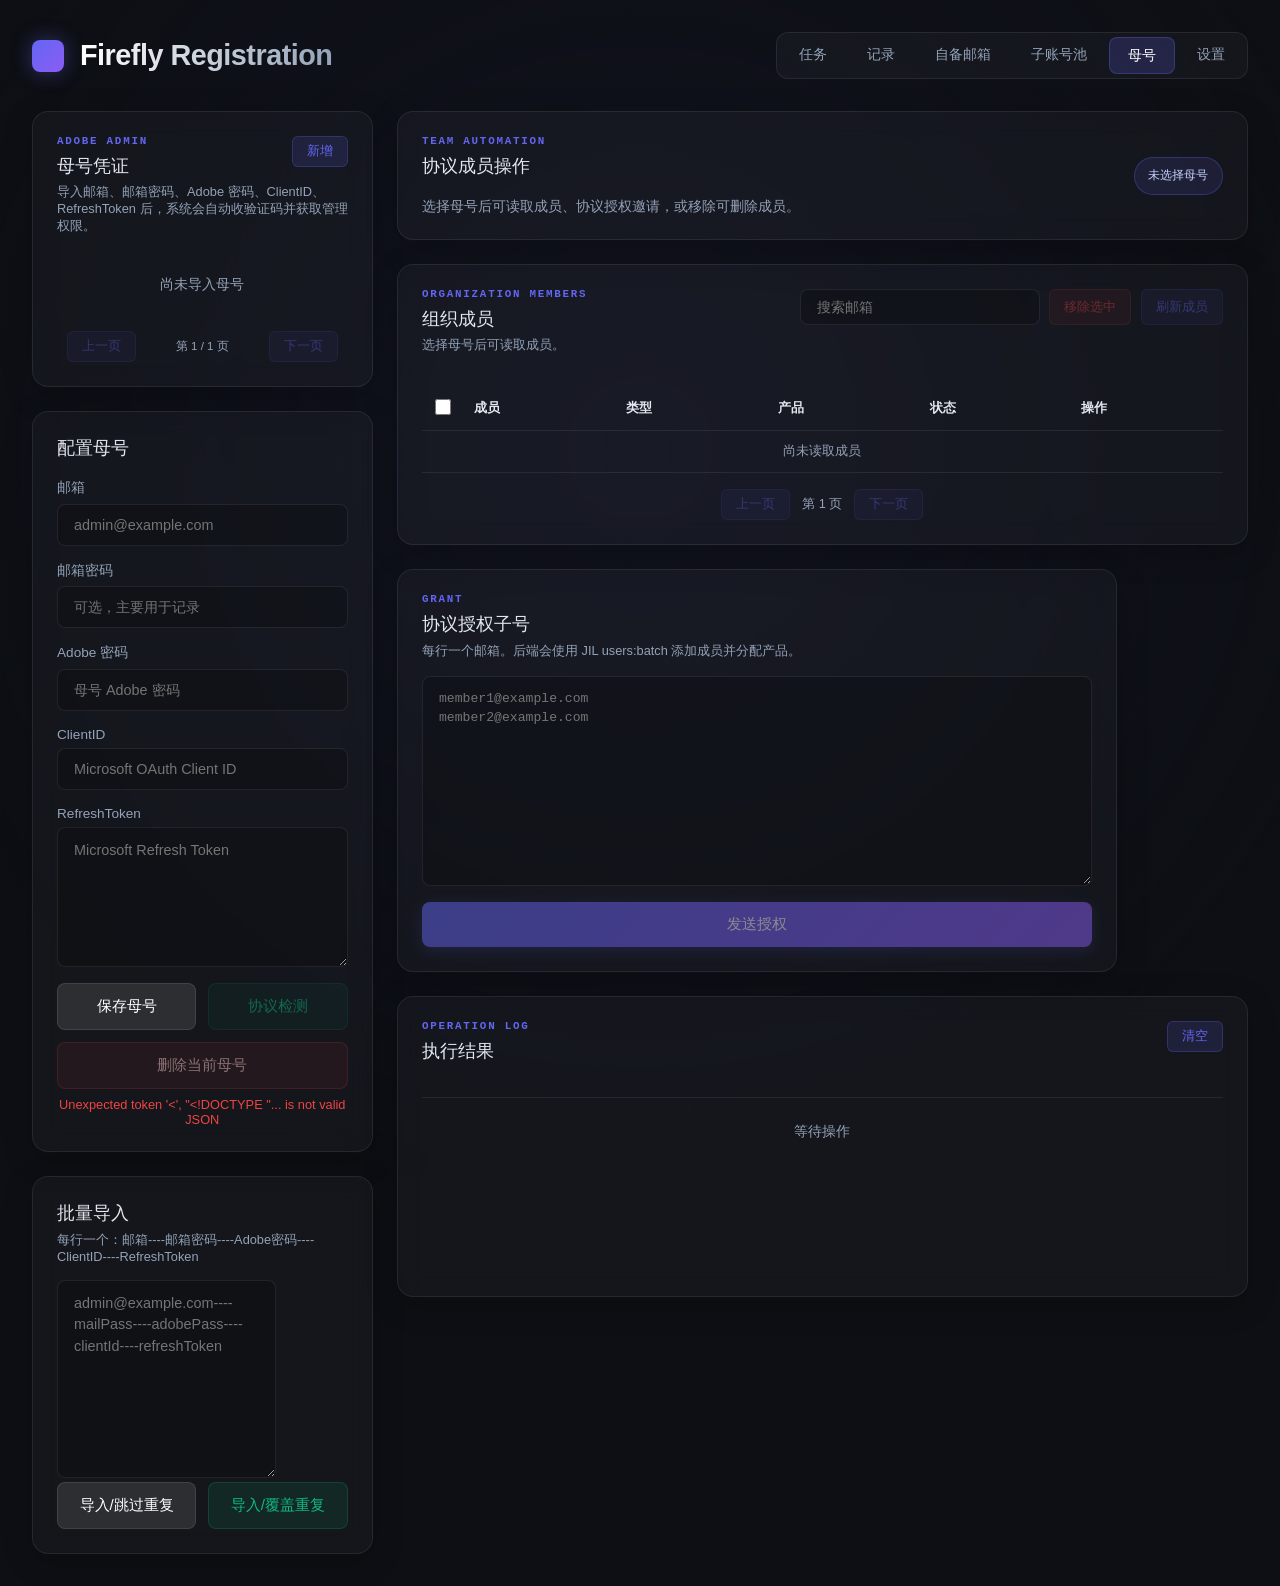
==== commit a0278afa: "Add child account pool monitoring" ====
--- a/static/accounts.html
+++ b/static/accounts.html
@@ -19,6 +19,7 @@
                     <a href="/" class="nav-link">任务</a>
                     <a href="/records.html" class="nav-link">记录</a>
                     <a href="/self-emails.html" class="nav-link">自备邮箱</a>
+                    <a href="/child-accounts.html" class="nav-link">子账号池</a>
                     <a href="/accounts.html" class="nav-link active">母号</a>
                     <a href="/settings.html" class="nav-link">设置</a>
                 </nav>
--- a/static/style.css
+++ b/static/style.css
@@ -677,6 +677,13 @@
 }
 .btn-sm.primary:hover { background: rgba(99,102,241,0.25); }
 
+.btn-sm.secondary {
+    background: rgba(148,163,184,0.12);
+    color: var(--text-primary);
+    border: 1px solid rgba(148,163,184,0.28);
+}
+.btn-sm.secondary:hover { background: rgba(148,163,184,0.2); }
+
 .btn-sm.success {
     background: rgba(16,185,129,0.15);
     color: var(--success);
@@ -1563,6 +1570,319 @@
     box-shadow: 0 0 8px rgba(99, 102, 241, 0.5);
 }
 
+.token-pool-list {
+    display: grid;
+    gap: 10px;
+    margin: 14px 0 16px;
+}
+
+.token-pool-card {
+    background: rgba(255, 255, 255, 0.035);
+    border: 1px solid var(--border-color);
+    border-radius: 8px;
+    padding: 12px 14px;
+    transition: border-color 0.2s ease, background 0.2s ease;
+}
+
+.token-pool-card.expanded {
+    background: rgba(255, 255, 255, 0.055);
+    border-color: rgba(99, 102, 241, 0.22);
+}
+
+.token-pool-summary {
+    align-items: center;
+    display: flex;
+    gap: 12px;
+    justify-content: space-between;
+}
+
+.token-pool-title {
+    align-items: center;
+    color: var(--text-secondary);
+    display: flex;
+    flex-wrap: wrap;
+    gap: 7px;
+    line-height: 1.35;
+}
+
+.token-pool-title strong {
+    color: var(--text-primary);
+    font-size: 1rem;
+}
+
+.token-pool-state {
+    font-weight: 700;
+}
+
+.token-pool-state.enabled {
+    color: var(--success);
+}
+
+.token-pool-state.disabled {
+    color: var(--text-secondary);
+}
+
+.token-pool-url {
+    color: var(--text-secondary);
+    font-size: 0.82rem;
+    margin-top: 5px;
+    overflow-wrap: anywhere;
+}
+
+.token-pool-actions {
+    align-items: center;
+    display: flex;
+    flex: 0 0 auto;
+    gap: 8px;
+}
+
+.token-pool-check {
+    align-items: center;
+    color: var(--text-primary);
+    display: flex;
+    font-weight: 600;
+    gap: 6px;
+    white-space: nowrap;
+}
+
+.token-pool-detail {
+    border-top: 1px solid var(--border-color);
+    display: grid;
+    gap: 11px;
+    margin-top: 12px;
+    padding-top: 12px;
+}
+
+.token-pool-key-row {
+    display: grid;
+    grid-template-columns: 1fr 88px;
+}
+
+.token-pool-key-row input {
+    border-bottom-right-radius: 0;
+    border-top-right-radius: 0;
+}
+
+.token-pool-key-row .btn {
+    border-bottom-left-radius: 0;
+    border-top-left-radius: 0;
+}
+
+.token-pool-delete {
+    width: 100%;
+}
+
+.token-pool-footer {
+    display: grid;
+    gap: 10px;
+    margin-top: 10px;
+}
+
+.monitor-pool-list {
+    display: grid;
+    gap: 10px;
+}
+
+.monitor-pool-option {
+    align-items: center;
+    background: rgba(255, 255, 255, 0.035);
+    border: 1px solid var(--border-color);
+    border-radius: 8px;
+    display: flex;
+    gap: 10px;
+    padding: 10px 12px;
+}
+
+.monitor-pool-option span,
+.monitor-pool-option small {
+    display: block;
+}
+
+.monitor-pool-option small {
+    color: var(--text-secondary);
+    font-size: 0.78rem;
+    margin-top: 3px;
+}
+
+.child-pool-layout {
+    display: grid;
+    gap: 24px;
+}
+
+.child-pool-header {
+    align-items: flex-start;
+    display: flex;
+    gap: 16px;
+    justify-content: space-between;
+}
+
+.child-pool-actions,
+.child-row-actions {
+    display: flex;
+    flex-wrap: wrap;
+    gap: 8px;
+}
+
+.child-pool-actions {
+    justify-content: flex-end;
+}
+
+.child-pool-stats {
+    display: grid;
+    gap: 12px;
+    grid-template-columns: repeat(5, minmax(100px, 1fr));
+    margin: 18px 0;
+}
+
+.child-pool-filters {
+    display: grid;
+    gap: 12px;
+    grid-template-columns: 1fr 180px 180px;
+    margin-bottom: 16px;
+}
+
+.table-wrap {
+    overflow-x: auto;
+}
+
+.child-pool-table {
+    border-collapse: collapse;
+    min-width: 820px;
+    width: 100%;
+}
+
+.child-pool-table th,
+.child-pool-table td {
+    border-bottom: 1px solid var(--border-color);
+    padding: 12px;
+    text-align: left;
+    vertical-align: top;
+}
+
+.child-pool-table th {
+    color: var(--text-secondary);
+    font-size: 0.82rem;
+    font-weight: 700;
+}
+
+.child-pool-table td strong,
+.child-pool-table td span {
+    display: block;
+}
+
+.child-pool-table td small {
+    color: var(--text-secondary);
+    display: block;
+    font-size: 0.78rem;
+    margin-top: 4px;
+}
+
+.credits-value {
+    color: var(--success);
+    font-weight: 800;
+}
+
+.event-lines {
+    display: grid;
+    gap: 4px;
+}
+
+.event-lines span {
+    color: var(--text-secondary);
+    font-size: 0.78rem;
+    overflow-wrap: anywhere;
+}
+
+.badge.active {
+    background: rgba(26, 204, 141, 0.12);
+    border-color: rgba(26, 204, 141, 0.28);
+    color: var(--success);
+}
+
+.badge.exhausted,
+.badge.check_failed,
+.badge.removed {
+    background: rgba(255, 92, 92, 0.12);
+    border-color: rgba(255, 92, 92, 0.28);
+    color: var(--danger);
+}
+
+.badge.replacing {
+    background: rgba(255, 184, 76, 0.12);
+    border-color: rgba(255, 184, 76, 0.28);
+    color: var(--warning);
+}
+
+.badge.replaced {
+    background: rgba(126, 95, 255, 0.14);
+    border-color: rgba(126, 95, 255, 0.32);
+    color: var(--primary-light);
+}
+
+.monitor-log-list {
+    display: grid;
+    gap: 12px;
+    margin-top: 16px;
+}
+
+.monitor-log-item {
+    background: rgba(255, 255, 255, 0.035);
+    border: 1px solid var(--border-color);
+    border-radius: 8px;
+    padding: 12px;
+}
+
+.monitor-log-head {
+    align-items: center;
+    color: var(--text-secondary);
+    display: flex;
+    flex-wrap: wrap;
+    gap: 10px;
+    margin-bottom: 10px;
+}
+
+.monitor-log-head strong {
+    color: var(--text-primary);
+}
+
+.monitor-log-grid {
+    display: grid;
+    gap: 10px;
+    grid-template-columns: repeat(4, minmax(0, 1fr));
+}
+
+.monitor-log-grid > div {
+    background: rgba(0, 0, 0, 0.14);
+    border-radius: 8px;
+    padding: 10px;
+}
+
+.monitor-log-grid b,
+.monitor-log-grid span {
+    display: block;
+}
+
+.monitor-log-grid b {
+    color: var(--text-primary);
+    font-size: 0.82rem;
+    margin-bottom: 6px;
+}
+
+.monitor-log-grid span {
+    color: var(--text-secondary);
+    font-size: 0.78rem;
+    line-height: 1.55;
+    overflow-wrap: anywhere;
+}
+
+.monitor-log-grid .ok {
+    color: var(--success);
+}
+
+.monitor-log-grid .fail {
+    color: var(--danger);
+}
+
 @media (max-width: 760px) {
     .container {
         padding: 1rem;
@@ -1628,4 +1948,34 @@
     .modal-actions {
         grid-template-columns: 1fr;
     }
-}
+
+    .token-pool-summary,
+    .token-pool-actions {
+        align-items: stretch;
+        flex-direction: column;
+    }
+
+    .token-pool-key-row {
+        grid-template-columns: 1fr;
+    }
+
+    .token-pool-key-row input,
+    .token-pool-key-row .btn {
+        border-radius: 8px;
+    }
+
+    .child-pool-header,
+    .child-pool-actions {
+        align-items: stretch;
+        flex-direction: column;
+    }
+
+    .child-pool-stats,
+    .child-pool-filters {
+        grid-template-columns: 1fr;
+    }
+
+    .monitor-log-grid {
+        grid-template-columns: 1fr;
+    }
+}
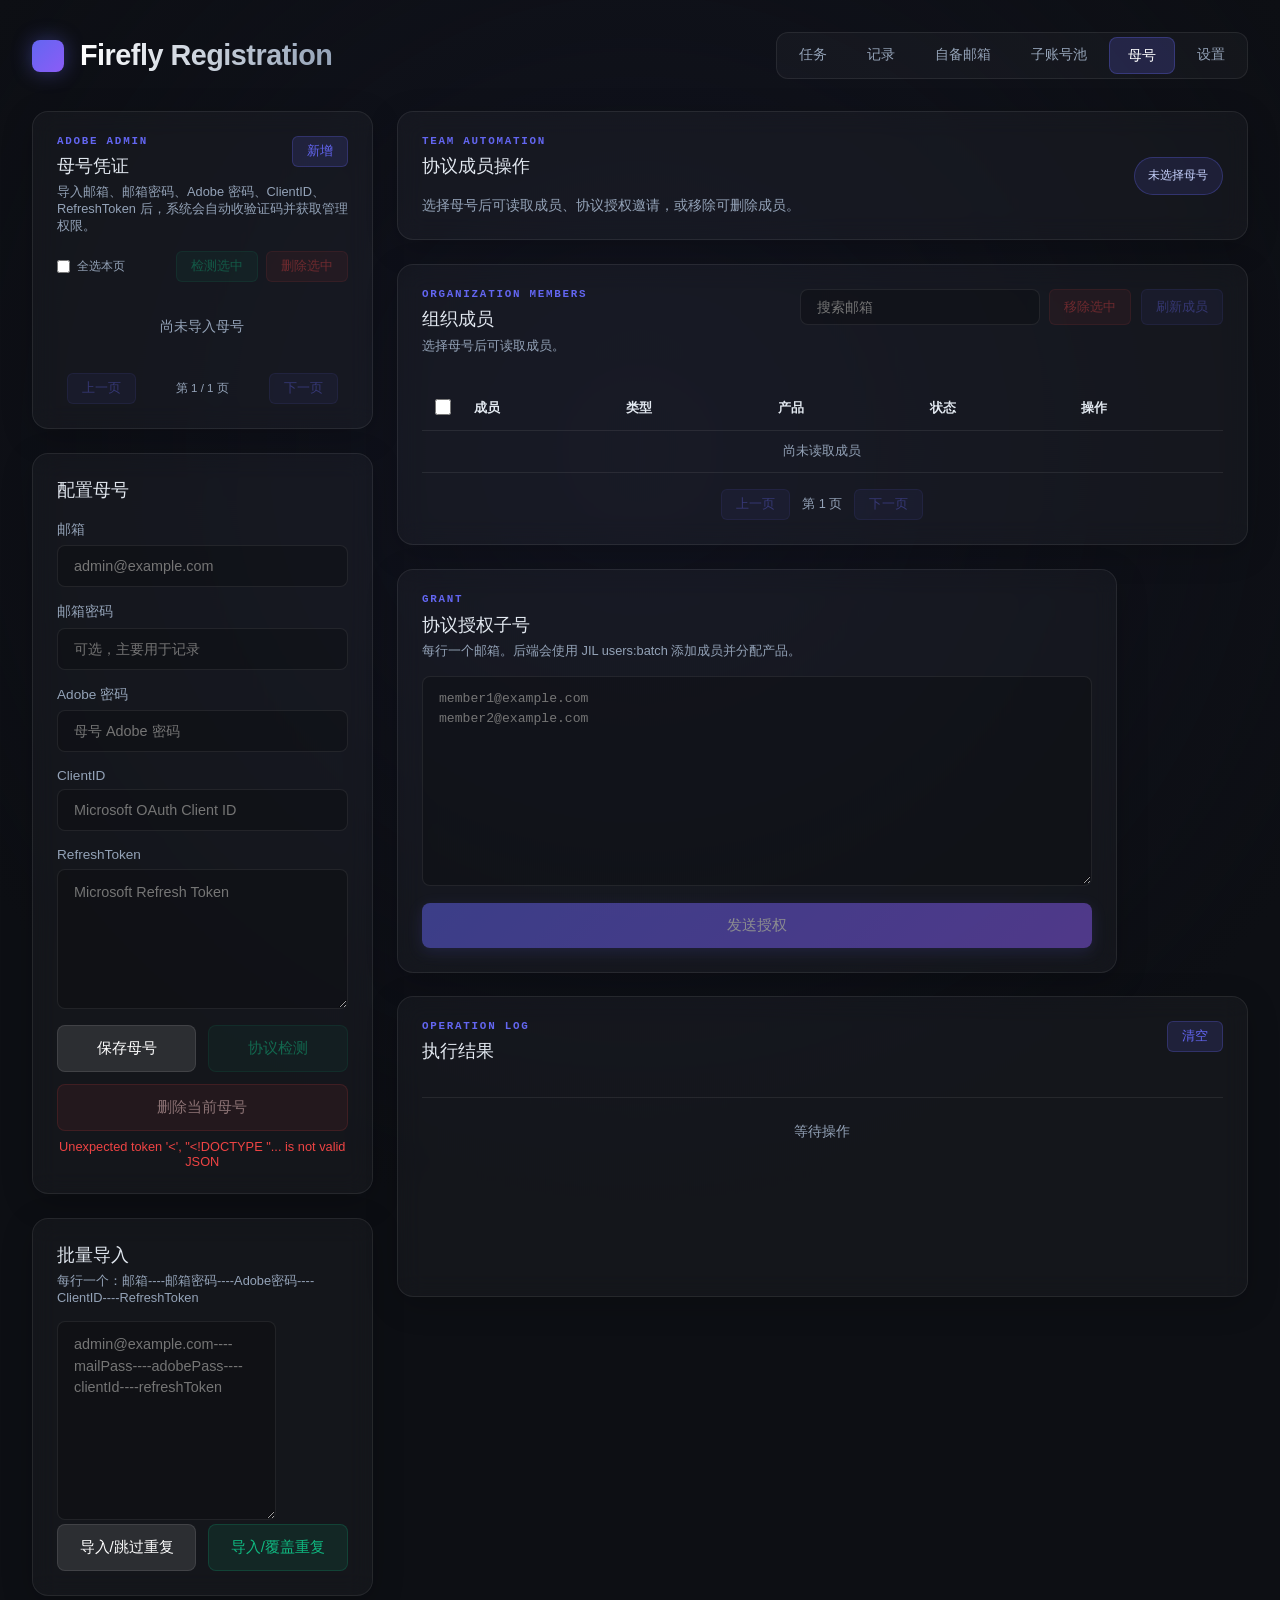
==== commit 91f1ce76: "Add bulk Adobe account actions" ====
--- a/static/accounts.html
+++ b/static/accounts.html
@@ -37,6 +37,16 @@
                         <button class="btn-sm primary" id="new-account-btn">新增</button>
                     </div>
                     <p class="card-desc">导入邮箱、邮箱密码、Adobe 密码、ClientID、RefreshToken 后，系统会自动收验证码并获取管理权限。</p>
+                    <div class="account-batch-toolbar">
+                        <label class="account-batch-select">
+                            <input type="checkbox" id="select-all-accounts">
+                            <span>全选本页</span>
+                        </label>
+                        <div class="account-batch-actions">
+                            <button class="btn-sm success" id="test-selected-accounts-btn" disabled>检测选中</button>
+                            <button class="btn-sm danger" id="delete-selected-accounts-btn" disabled>删除选中</button>
+                        </div>
+                    </div>
                     <div id="account-list" class="account-list">
                         <div class="empty-hint">尚未导入母号</div>
                     </div>
--- a/static/style.css
+++ b/static/style.css
@@ -196,6 +196,7 @@
     justify-content: space-between;
     gap: 0.75rem;
     margin: 0.8rem 0 0.65rem;
+    flex-wrap: wrap;
 }
 
 .account-batch-select {
@@ -204,6 +205,21 @@
     color: var(--text-secondary);
     font-size: 0.78rem;
     cursor: pointer;
+}
+
+.account-batch-actions,
+.account-title-actions {
+    display: flex;
+    align-items: center;
+    gap: 0.45rem;
+    flex-wrap: wrap;
+    justify-content: flex-end;
+}
+
+.account-batch-check {
+    width: 15px;
+    height: 15px;
+    accent-color: var(--primary-color);
 }
 
 .account-pagination {
@@ -1747,7 +1763,7 @@
 
 .child-pool-table {
     border-collapse: collapse;
-    min-width: 820px;
+    min-width: 900px;
     width: 100%;
 }
 
@@ -1765,6 +1781,19 @@
     font-weight: 700;
 }
 
+.child-pool-table .select-col {
+    padding-left: 8px;
+    padding-right: 8px;
+    text-align: center;
+    width: 34px;
+}
+
+.child-pool-table input[type="checkbox"] {
+    accent-color: var(--primary-color);
+    height: 16px;
+    width: 16px;
+}
+
 .child-pool-table td strong,
 .child-pool-table td span {
     display: block;
@@ -1777,6 +1806,11 @@
     margin-top: 4px;
 }
 
+.archived-account-label {
+    color: var(--danger);
+    font-weight: 800;
+}
+
 .credits-value {
     color: var(--success);
     font-weight: 800;
@@ -1791,6 +1825,12 @@
     color: var(--text-secondary);
     font-size: 0.78rem;
     overflow-wrap: anywhere;
+}
+
+.event-lines .pool-name {
+    color: var(--success);
+    font-size: 0.86rem;
+    font-weight: 800;
 }
 
 .badge.active {
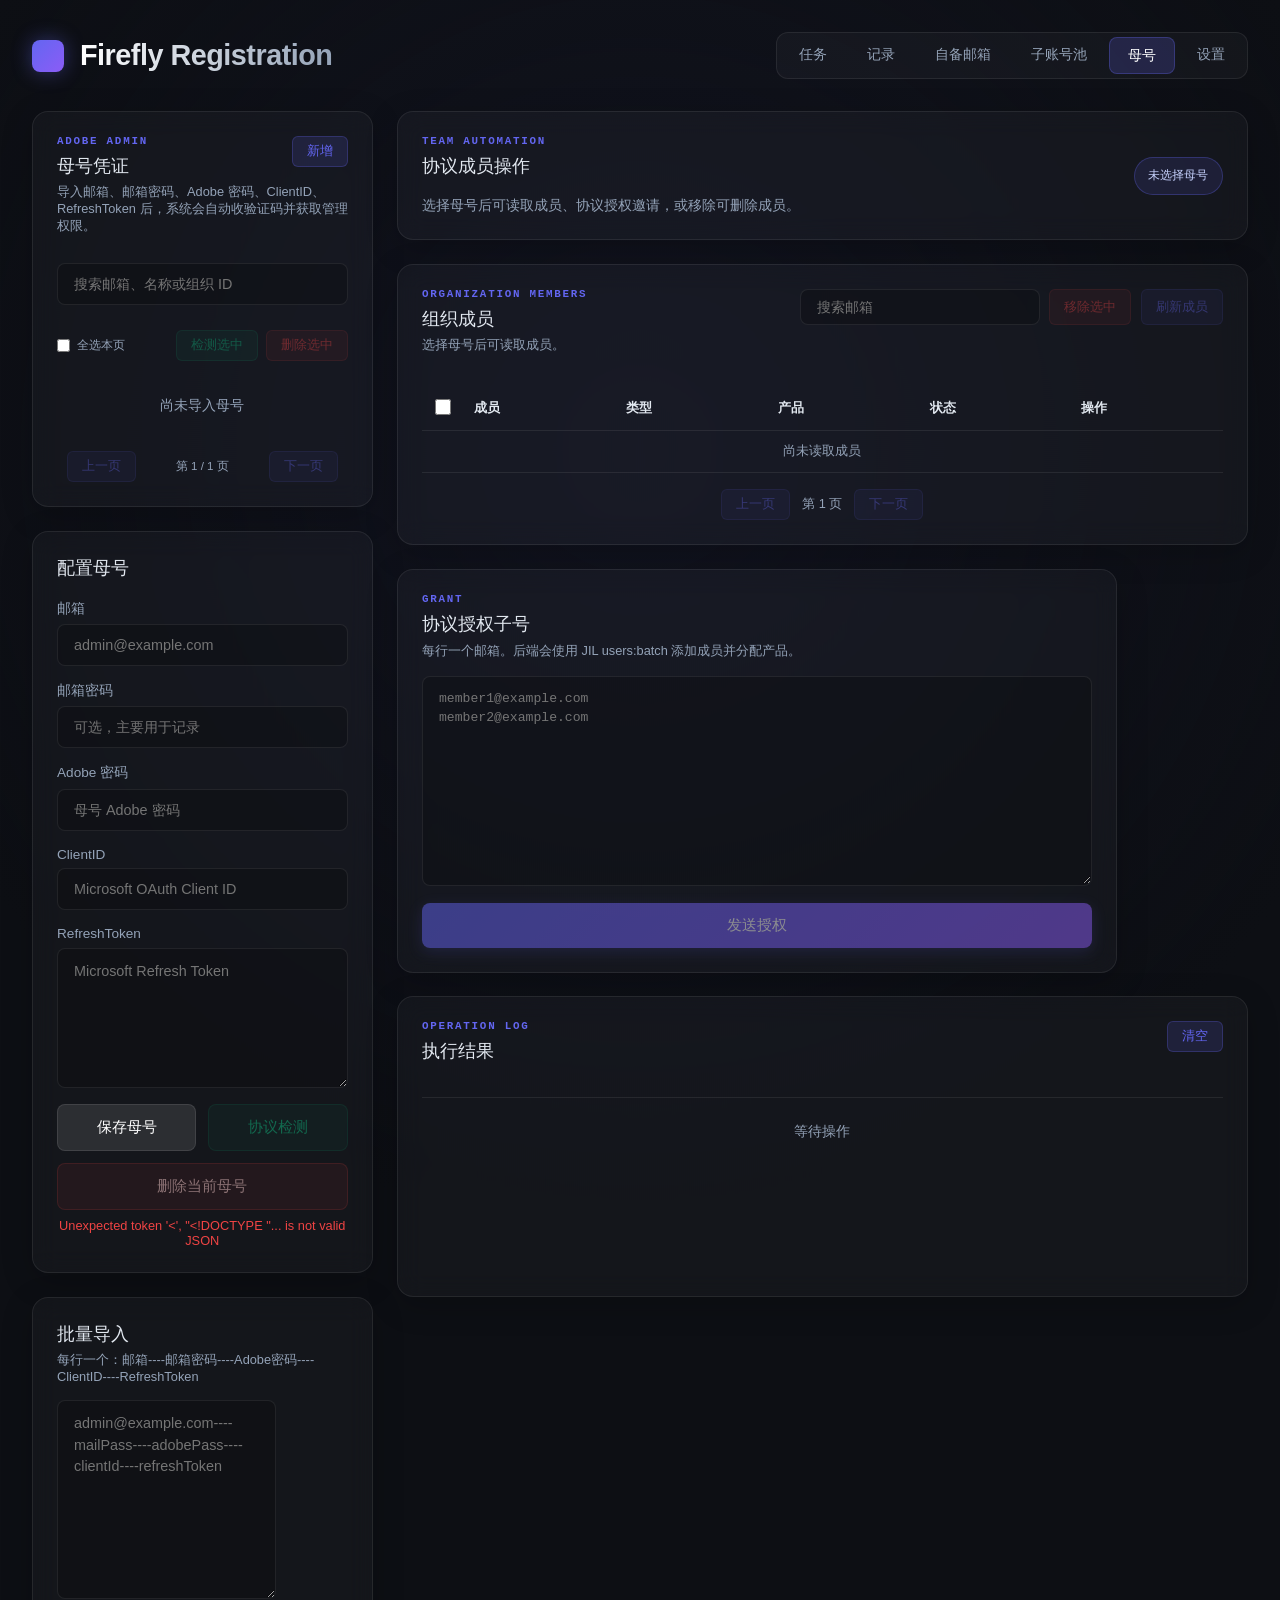
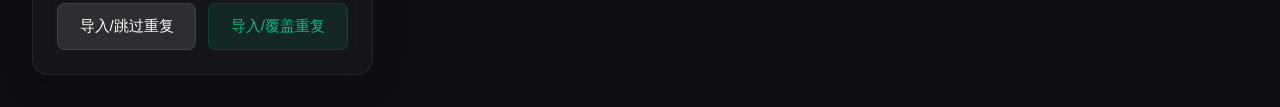
==== commit 957507f3: "Add account search filters" ====
--- a/static/accounts.html
+++ b/static/accounts.html
@@ -37,6 +37,7 @@
                         <button class="btn-sm primary" id="new-account-btn">新增</button>
                     </div>
                     <p class="card-desc">导入邮箱、邮箱密码、Adobe 密码、ClientID、RefreshToken 后，系统会自动收验证码并获取管理权限。</p>
+                    <input type="search" id="account-search" class="account-search" placeholder="搜索邮箱、名称或组织 ID" autocomplete="off">
                     <div class="account-batch-toolbar">
                         <label class="account-batch-select">
                             <input type="checkbox" id="select-all-accounts">
--- a/static/style.css
+++ b/static/style.css
@@ -125,6 +125,7 @@
     gap: 1.5rem;
     overflow-y: auto;
     padding-right: 4px;
+    min-height: 0;
 }
 
 .right-col {
@@ -197,6 +198,16 @@
     gap: 0.75rem;
     margin: 0.8rem 0 0.65rem;
     flex-wrap: wrap;
+}
+
+.account-search,
+.invite-account-search {
+    width: 100%;
+    margin: 0.75rem 0;
+}
+
+.invite-account-search {
+    margin-top: 0;
 }
 
 .account-batch-select {
@@ -732,6 +743,41 @@
     display: flex;
     flex-direction: column;
     gap: 6px;
+}
+
+.records-pagination {
+    align-items: center;
+    border-top: 1px solid var(--card-border);
+    display: flex;
+    flex-wrap: wrap;
+    gap: 1rem;
+    justify-content: space-between;
+    margin-top: 1rem;
+    padding-top: 1rem;
+}
+
+.records-page-size,
+.records-page-controls {
+    align-items: center;
+    display: flex;
+    gap: 0.6rem;
+}
+
+.records-page-size span,
+.records-page-controls span {
+    color: var(--text-secondary);
+    font-size: 0.82rem;
+    white-space: nowrap;
+}
+
+.records-page-size select {
+    padding: 0.45rem 1.8rem 0.45rem 0.75rem;
+    width: 78px;
+}
+
+.records-page-controls .btn-sm {
+    justify-content: center;
+    min-width: 76px;
 }
 
 .record-item {
@@ -802,6 +848,37 @@
     display: flex;
     align-items: center;
     gap: 0.5rem;
+}
+
+.collapsible-card-title {
+    justify-content: space-between;
+    margin-bottom: 1rem;
+}
+
+.collapsible-card-title > span {
+    display: inline-flex;
+    align-items: center;
+    gap: 0.5rem;
+}
+
+.collapse-toggle-btn {
+    min-width: 58px;
+}
+
+.collapsible-card-body {
+    display: block;
+}
+
+.create-task-card.collapsed {
+    padding-bottom: 1rem;
+}
+
+.create-task-card.collapsed .collapsible-card-title {
+    margin-bottom: 0;
+}
+
+.create-task-card.collapsed .collapsible-card-body {
+    display: none;
 }
 
 .view-all {
@@ -967,12 +1044,41 @@
 }
 
 /* ─── Task List (Home mini) ─── */
+.task-queue-card {
+    flex: 0 0 auto;
+    min-height: 0;
+}
+
+.task-queue-card h2 {
+    align-items: center;
+}
+
 .task-list {
-    flex: 1;
-    overflow-y: auto;
+    flex: 0 0 auto;
+    overflow: visible;
     display: flex;
     flex-direction: column;
     gap: 8px;
+}
+
+.task-pagination {
+    display: grid;
+    grid-template-columns: 80px 1fr 80px;
+    align-items: center;
+    gap: 8px;
+    margin-top: 12px;
+}
+
+.task-pagination span {
+    color: var(--text-secondary);
+    font-size: 0.78rem;
+    text-align: center;
+    white-space: nowrap;
+}
+
+.task-pagination .btn-sm {
+    justify-content: center;
+    padding: 6px 8px;
 }
 
 .empty-hint {
@@ -984,13 +1090,15 @@
 
 .task-item {
     display: flex;
-    align-items: center;
+    align-items: stretch;
     justify-content: space-between;
+    gap: 10px;
     padding: 10px 14px;
     border-radius: 10px;
     background: rgba(0, 0, 0, 0.25);
     border: 1px solid rgba(255,255,255,0.05);
     transition: border-color 0.2s;
+    min-width: 0;
 }
 
 .task-item:hover { border-color: rgba(255,255,255,0.12); }
@@ -1004,32 +1112,54 @@
     display: flex;
     flex-direction: column;
     gap: 2px;
+    min-width: 0;
+    flex: 1 1 auto;
 }
 
 .task-item .task-id,
 .record-main .task-id {
     font-size: 0.9rem;
     font-weight: 500;
+    overflow-wrap: anywhere;
+    line-height: 1.35;
 }
 
 .task-item .task-meta {
     font-size: 0.75rem;
     color: var(--text-secondary);
+    overflow-wrap: anywhere;
+    line-height: 1.35;
 }
 
 .task-item .task-right {
     display: flex;
-    align-items: center;
+    flex: 0 0 86px;
+    flex-direction: column;
+    align-items: center;
+    justify-content: center;
     gap: 8px;
 }
 
 .task-item .task-counts {
     font-size: 0.75rem;
     color: var(--text-secondary);
-    text-align: right;
+    text-align: center;
     display: flex;
     flex-direction: column;
     gap: 2px;
+}
+
+.task-actions {
+    display: grid;
+    grid-template-columns: 1fr;
+    gap: 6px;
+    width: 100%;
+}
+
+.task-actions .btn-sm {
+    width: 100%;
+    justify-content: center;
+    padding: 6px 8px;
 }
 
 .task-item .task-counts .ok { color: var(--success); font-weight: 600; }
@@ -1732,6 +1862,17 @@
     justify-content: space-between;
 }
 
+.child-pool-header > div:first-child,
+.monitor-log-modal-panel .modal-header > div:first-child {
+    min-width: 0;
+}
+
+.child-pool-header .card-desc,
+.monitor-log-modal-panel .card-desc {
+    line-height: 1.45;
+    margin: 0.35rem 0 0;
+}
+
 .child-pool-actions,
 .child-row-actions {
     display: flex;
@@ -1794,6 +1935,41 @@
     width: 16px;
 }
 
+.child-pagination {
+    align-items: center;
+    border-top: 1px solid var(--card-border);
+    display: flex;
+    flex-wrap: wrap;
+    gap: 1rem;
+    justify-content: space-between;
+    margin-top: 1rem;
+    padding-top: 1rem;
+}
+
+.child-page-size,
+.child-page-controls {
+    align-items: center;
+    display: flex;
+    gap: 0.6rem;
+}
+
+.child-page-size span,
+.child-page-controls span {
+    color: var(--text-secondary);
+    font-size: 0.82rem;
+    white-space: nowrap;
+}
+
+.child-page-size select {
+    padding: 0.45rem 1.8rem 0.45rem 0.75rem;
+    width: 78px;
+}
+
+.child-page-controls .btn-sm {
+    justify-content: center;
+    min-width: 76px;
+}
+
 .child-pool-table td strong,
 .child-pool-table td span {
     display: block;
@@ -1865,62 +2041,283 @@
     margin-top: 16px;
 }
 
+#monitor-log-modal {
+    display: none;
+}
+
+#monitor-log-modal.show {
+    display: flex;
+}
+
+body.modal-open {
+    overflow: hidden;
+}
+
+.modal-panel {
+    background: rgba(20, 23, 32, 0.98);
+    border: 1px solid var(--card-border);
+    border-radius: 12px;
+    box-shadow: 0 24px 80px rgba(0, 0, 0, 0.42);
+    padding: 1.25rem;
+}
+
+.monitor-log-modal-panel {
+    display: flex;
+    flex-direction: column;
+    max-height: min(86vh, 860px);
+    width: min(1180px, 96vw);
+}
+
+.monitor-log-modal-panel .modal-header {
+    align-items: flex-start;
+    margin-bottom: 1rem;
+}
+
+.monitor-log-modal-panel .modal-actions {
+    display: flex;
+    flex-wrap: wrap;
+    gap: 0.5rem;
+    justify-content: flex-end;
+    margin-top: 0;
+}
+
+.monitor-log-modal-list {
+    min-height: 0;
+    overflow-y: auto;
+    padding-right: 6px;
+    scrollbar-gutter: stable;
+}
+
 .monitor-log-item {
     background: rgba(255, 255, 255, 0.035);
     border: 1px solid var(--border-color);
     border-radius: 8px;
-    padding: 12px;
+    padding: 14px;
 }
 
 .monitor-log-head {
     align-items: center;
     color: var(--text-secondary);
+    display: grid;
+    gap: 12px;
+    grid-template-columns: minmax(240px, 1fr) minmax(300px, auto) max-content;
+}
+
+.monitor-log-identity {
+    align-items: center;
+    display: flex;
+    flex-wrap: wrap;
+    gap: 8px;
+    min-width: 0;
+}
+
+.monitor-log-identity strong {
+    color: var(--text-primary);
+    line-height: 1.35;
+    overflow-wrap: anywhere;
+}
+
+.monitor-log-identity span {
+    color: var(--text-secondary);
+    font-size: 0.78rem;
+}
+
+.monitor-log-metrics {
+    display: flex;
+    flex-wrap: wrap;
+    gap: 6px;
+    justify-content: flex-end;
+}
+
+.monitor-log-metrics span {
+    align-items: baseline;
+    background: rgba(0, 0, 0, 0.16);
+    border: 1px solid rgba(255, 255, 255, 0.055);
+    border-radius: 6px;
+    color: var(--text-secondary);
+    display: inline-flex;
+    font-size: 0.72rem;
+    gap: 4px;
+    justify-content: center;
+    line-height: 1.25;
+    min-width: 64px;
+    padding: 6px 8px;
+    white-space: nowrap;
+}
+
+.monitor-log-metrics b {
+    color: var(--text-primary);
+    font-size: 0.9rem;
+}
+
+.monitor-log-metrics .danger,
+.monitor-log-metrics .danger b {
+    color: var(--danger);
+}
+
+.monitor-pool-summary {
+    display: flex;
+    flex-wrap: wrap;
+    gap: 8px;
+    margin-top: 10px;
+}
+
+.monitor-pool-chip {
+    align-items: center;
+    background: rgba(255, 255, 255, 0.035);
+    border: 1px solid var(--border-color);
+    border-radius: 6px;
+    color: var(--text-secondary);
+    display: inline-flex;
+    font-size: 0.75rem;
+    gap: 6px;
+    padding: 5px 8px;
+}
+
+.monitor-pool-chip b {
+    font-size: 0.75rem;
+}
+
+.monitor-pool-chip.ok b {
+    color: var(--success);
+}
+
+.monitor-pool-chip.fail,
+.monitor-pool-chip.fail b {
+    color: var(--danger);
+}
+
+.monitor-pool-empty {
+    color: var(--text-secondary);
+    font-size: 0.78rem;
+}
+
+.monitor-log-detail {
+    border-top: 1px solid var(--border-color);
+    margin-top: 14px;
+    padding-top: 14px;
+}
+
+.monitor-detail-toolbar {
+    align-items: center;
+    display: flex;
+    flex-wrap: wrap;
+    gap: 12px;
+    justify-content: space-between;
+    margin-bottom: 10px;
+}
+
+.monitor-detail-tabs {
+    background: rgba(0, 0, 0, 0.16);
+    border: 1px solid var(--border-color);
+    border-radius: 7px;
+    display: inline-flex;
+    flex-wrap: wrap;
+    padding: 3px;
+}
+
+.monitor-detail-tabs button {
+    background: transparent;
+    border: 0;
+    border-radius: 5px;
+    color: var(--text-secondary);
+    cursor: pointer;
+    font: inherit;
+    font-size: 0.78rem;
+    line-height: 1.2;
+    padding: 7px 10px;
+    white-space: nowrap;
+}
+
+.monitor-detail-tabs button.active {
+    background: rgba(126, 95, 255, 0.2);
+    color: var(--primary-light);
+}
+
+.monitor-detail-toolbar input {
+    flex: 1 1 240px;
+    max-width: 300px;
+    min-width: 220px;
+}
+
+.monitor-detail-body {
+    border-bottom: 1px solid var(--border-color);
+    border-top: 1px solid var(--border-color);
+    max-height: 360px;
+    overflow-y: auto;
+    scrollbar-gutter: stable;
+}
+
+.monitor-detail-row {
+    align-items: start;
+    display: grid;
+    gap: 16px;
+    grid-template-columns: minmax(260px, 0.9fr) minmax(240px, 1.4fr);
+    min-height: 38px;
+    padding: 10px 8px;
+}
+
+.monitor-detail-row + .monitor-detail-row {
+    border-top: 1px solid rgba(255, 255, 255, 0.05);
+}
+
+.monitor-detail-row strong {
+    color: var(--text-primary);
+    font-size: 0.8rem;
+    line-height: 1.45;
+    min-width: 0;
+    overflow-wrap: anywhere;
+}
+
+.monitor-detail-row span {
+    color: var(--text-secondary);
+    font-size: 0.78rem;
+    line-height: 1.45;
+    min-width: 0;
+    overflow-wrap: anywhere;
+}
+
+.monitor-detail-row.failed strong,
+.monitor-detail-row.failed span {
+    color: var(--danger);
+}
+
+.monitor-detail-pagination {
+    align-items: center;
     display: flex;
     flex-wrap: wrap;
     gap: 10px;
-    margin-bottom: 10px;
-}
-
-.monitor-log-head strong {
-    color: var(--text-primary);
-}
-
-.monitor-log-grid {
-    display: grid;
-    gap: 10px;
-    grid-template-columns: repeat(4, minmax(0, 1fr));
-}
-
-.monitor-log-grid > div {
-    background: rgba(0, 0, 0, 0.14);
-    border-radius: 8px;
-    padding: 10px;
-}
-
-.monitor-log-grid b,
-.monitor-log-grid span {
-    display: block;
-}
-
-.monitor-log-grid b {
-    color: var(--text-primary);
-    font-size: 0.82rem;
-    margin-bottom: 6px;
-}
-
-.monitor-log-grid span {
-    color: var(--text-secondary);
-    font-size: 0.78rem;
-    line-height: 1.55;
-    overflow-wrap: anywhere;
-}
-
-.monitor-log-grid .ok {
-    color: var(--success);
-}
-
-.monitor-log-grid .fail {
-    color: var(--danger);
+    justify-content: flex-end;
+    padding-top: 10px;
+}
+
+.monitor-detail-pagination span {
+    color: var(--text-secondary);
+    font-size: 0.76rem;
+    line-height: 1.35;
+    text-align: center;
+    white-space: nowrap;
+}
+
+.monitor-detail-toggle {
+    white-space: nowrap;
+}
+
+@media (max-width: 980px) {
+    .monitor-log-head {
+        grid-template-columns: 1fr max-content;
+    }
+
+    .monitor-log-metrics {
+        grid-column: 1 / -1;
+        grid-row: 2;
+        justify-content: flex-start;
+    }
+
+    .monitor-detail-toggle {
+        grid-column: 2;
+        grid-row: 1;
+    }
 }
 
 @media (max-width: 760px) {
@@ -2015,7 +2412,48 @@
         grid-template-columns: 1fr;
     }
 
-    .monitor-log-grid {
+    .monitor-log-head {
+        align-items: stretch;
         grid-template-columns: 1fr;
     }
-}
+
+    .monitor-detail-toggle {
+        grid-column: auto;
+        grid-row: auto;
+    }
+
+    .monitor-log-metrics {
+        display: grid;
+        grid-template-columns: repeat(4, minmax(0, 1fr));
+    }
+
+    .monitor-log-metrics span {
+        min-width: 0;
+    }
+
+    .monitor-detail-toolbar {
+        align-items: stretch;
+        flex-direction: column;
+    }
+
+    .monitor-detail-tabs {
+        display: grid;
+        grid-template-columns: repeat(3, minmax(0, 1fr));
+    }
+
+    .monitor-detail-tabs button {
+        min-width: 0;
+        white-space: normal;
+    }
+
+    .monitor-detail-toolbar input {
+        max-width: none;
+        min-width: 0;
+        width: 100%;
+    }
+
+    .monitor-detail-row {
+        gap: 4px;
+        grid-template-columns: 1fr;
+    }
+}
